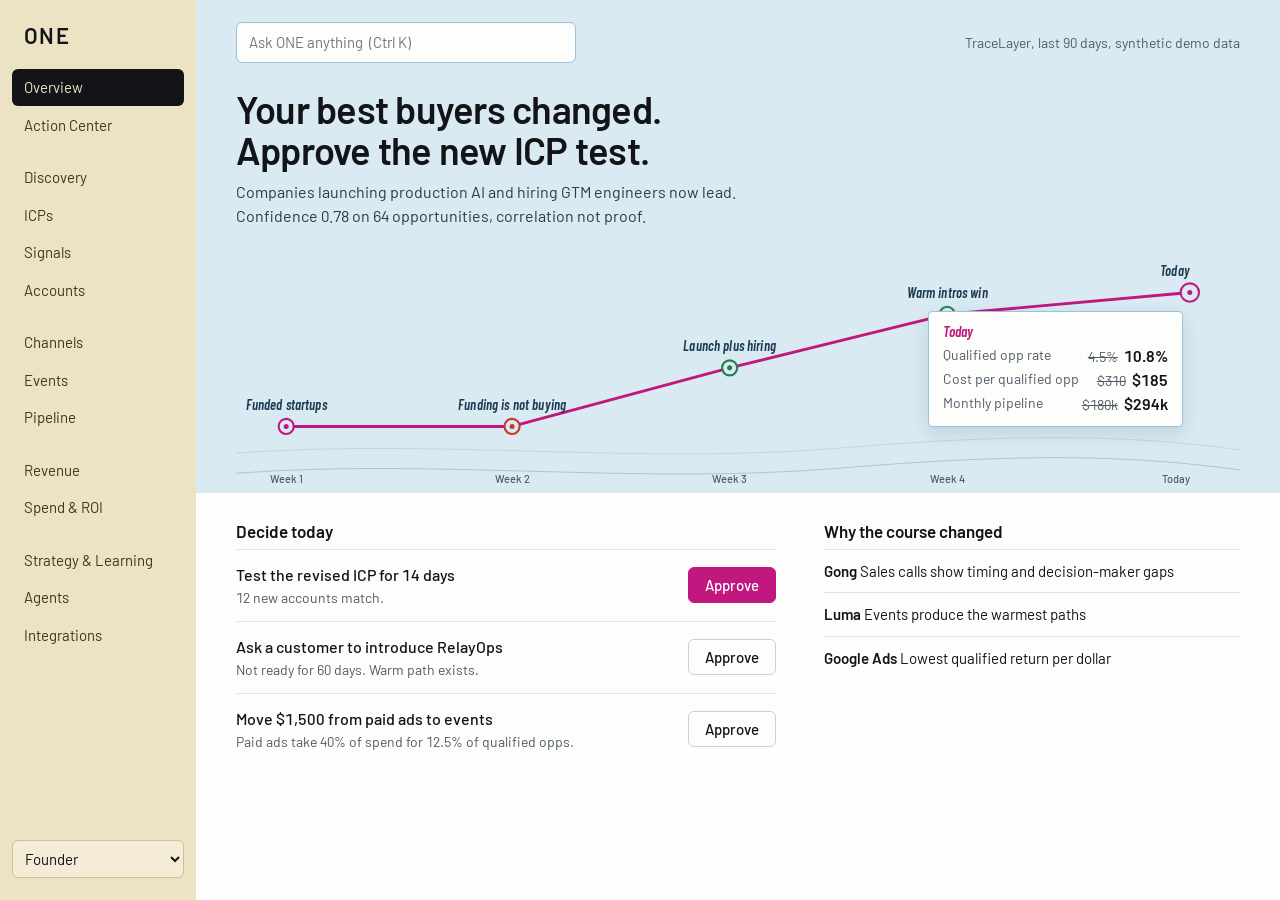
==== one/index.html @ 42125250 "one: interactive Overview in the chart world (course scrubber, readout, decisions, evidence); PRODUC" ====
<!doctype html>
<html lang="en"><head><meta charset="utf-8"><meta name="viewport" content="width=device-width,initial-scale=1">
<title>ONE</title>
<link rel="stylesheet" href="https://fonts.googleapis.com/css2?family=Barlow:wght@400;500;600&family=Barlow+Condensed:ital,wght@1,500;1,600&display=swap">
<style>
/* World: a navigator's chart. Land (buff) rail, chart-water course field, magenta plotted course, black soundings for figures, fix marks at each course change. */
:root{
  --land:#ece2c4; --land-ink:#3d3622; --paper:#fdfdfb; --water:#d9eaf3; --water-deep:#b7d5e7; --contour:#9cc2d8;
  --ink:#121417; --muted:#4f5b66; --course:#c0187f; --fix-bad:#c73a2b; --fix-good:#23804a; --rule:#dfe4e8;
  --ui:'Barlow',system-ui,sans-serif; --chart:'Barlow Condensed','Barlow',sans-serif; --ease:cubic-bezier(.23,1,.32,1);
}
*{box-sizing:border-box;margin:0}
body{min-height:100vh;font:16px/1.5 var(--ui);color:var(--ink);background:var(--paper);display:grid;grid-template-columns:196px minmax(0,1fr);font-variant-numeric:tabular-nums}
::selection{background:#f6c6e2;color:var(--ink)}
nav{background:var(--land);color:var(--land-ink);padding:22px 12px;display:flex;flex-direction:column;gap:1px;font-size:15px;position:sticky;top:0;height:100vh}
nav b{font:600 22px var(--ui);letter-spacing:.06em;color:var(--ink);padding:0 12px 20px}
nav button{all:unset;padding:7px 12px;border-radius:6px;cursor:pointer;transition:background-color 150ms var(--ease)}
nav button:hover{background:#e2d6b2}
nav button[aria-current]{background:var(--ink);color:var(--land)}
nav button:focus-visible{outline:2px solid var(--course);outline-offset:2px}
nav .gap{height:14px}
nav select{margin-top:auto;font:inherit;padding:8px;border-radius:6px;border:1px solid #cdbf98;background:#f4ecd6;color:var(--ink);cursor:pointer}
main{display:grid;grid-template-rows:auto auto 1fr;min-width:0}
.sea{background:var(--water);position:relative;padding:22px 40px 8px;overflow:hidden}
.bar{display:flex;justify-content:space-between;align-items:center;gap:16px;position:relative;z-index:1}
.bar input{width:340px;max-width:100%;font:inherit;font-size:15px;padding:8px 12px;border:1px solid var(--contour);border-radius:6px;background:var(--paper);caret-color:var(--course)}
.bar input:focus-visible{outline:2px solid var(--course);outline-offset:1px}
.bar span{font-size:14px;color:var(--muted)}
#head{position:relative;z-index:1;margin-top:26px;max-width:760px;transition:opacity 240ms var(--ease),filter 240ms var(--ease)}
#head.out,#read.out{opacity:0;filter:blur(4px)}
h1{font-size:38px;line-height:1.1;font-weight:600;letter-spacing:-.02em;text-wrap:balance}
#sub{margin-top:8px;color:#2c3a46;max-width:62ch}
.plot{position:relative;margin-top:6px}
.plot svg{display:block;width:100%;height:auto;overflow:visible}
.plot .wk{font:500 13px var(--ui);fill:var(--muted)}
.plot .nm{font:italic 600 17px var(--chart);fill:#1d3b52;letter-spacing:.01em}
#course{transition:stroke-dashoffset 800ms var(--ease)}
.fix{cursor:pointer}
.fix .hit{fill:transparent}
.fix .ring{fill:var(--water);stroke-width:2.5;transition:r 160ms var(--ease)}
.fix:hover .ring,.fix.on .ring{r:11}
.fix:focus{outline:none}
.fix:focus-visible .ring{stroke:var(--ink)}
.fix .nm{opacity:.45;transition:opacity 200ms var(--ease)}
.fix.on .nm,.fix.past .nm{opacity:1}
#read{position:absolute;background:var(--paper);border:1px solid var(--contour);border-radius:4px;padding:10px 14px;box-shadow:0 6px 18px rgba(29,59,82,.14);min-width:236px;transition:opacity 240ms var(--ease),filter 240ms var(--ease),left 500ms var(--ease),top 500ms var(--ease)}
#read div{display:flex;justify-content:space-between;gap:18px;font-size:14px;color:var(--muted)}
#read b{color:var(--ink);font-weight:600;font-size:16px}
#read s{color:var(--muted);font-weight:400;margin-right:6px;font-size:14px}
#read p{font:italic 600 15px var(--chart);color:var(--course);margin-bottom:4px}
.land{padding:26px 40px 40px;display:grid;grid-template-columns:1.3fr 1fr;gap:48px}
h2{font-size:17px;font-weight:600;margin-bottom:4px}
ul{padding:0}
li{list-style:none;display:flex;justify-content:space-between;align-items:center;gap:18px;padding:13px 0;border-top:1px solid var(--rule)}
li span{font-weight:500}
li em{display:block;font-style:normal;color:var(--muted);font-size:14px;font-weight:400}
li.done span{color:var(--muted)}
.btn{font:500 15px var(--ui);padding:8px 16px;border-radius:6px;border:1px solid #c9d1d8;background:var(--paper);color:var(--ink);cursor:pointer;white-space:nowrap;transition:transform 140ms var(--ease),background-color 150ms var(--ease)}
.btn:hover{background:#f1f4f6}
.btn:active{transform:scale(.97)}
.btn:focus-visible{outline:2px solid var(--course);outline-offset:2px}
.btn.go{background:var(--course);border-color:var(--course);color:#fff}
.btn.go:hover{background:#a5136c}
.btn.ok{background:#e4f2ea;border-color:#b5dcc4;color:var(--fix-good)}
.src li{display:block;font-size:15px;padding:10px 0}
.src li b{font-weight:600}
#toast{position:fixed;bottom:24px;left:50%;transform:translate(-50%,16px);opacity:0;background:var(--ink);color:#fff;padding:10px 16px;border-radius:8px;font-size:15px;display:flex;gap:16px;transition:opacity 220ms var(--ease),transform 220ms var(--ease);pointer-events:none}
#toast.show{opacity:1;transform:translate(-50%,0);pointer-events:auto}
#toast button{all:unset;color:#f6a6d4;cursor:pointer;font-weight:600}
@media (max-width:900px){body{grid-template-columns:1fr}nav{display:none}.sea{padding:18px 16px 8px}.land{grid-template-columns:1fr;padding:22px 16px 40px;gap:28px}h1{font-size:28px}#read{position:static;margin:8px 0 12px}}
@media (prefers-reduced-motion:reduce){*{transition:none!important}}
</style></head><body>
<nav aria-label="Workspaces">
  <b>ONE</b>
  <button aria-current="page">Overview</button><button>Action Center</button>
  <div class="gap"></div><button>Discovery</button><button>ICPs</button><button>Signals</button><button>Accounts</button>
  <div class="gap"></div><button>Channels</button><button>Events</button><button>Pipeline</button>
  <div class="gap"></div><button>Revenue</button><button>Spend &amp; ROI</button>
  <div class="gap"></div><button>Strategy &amp; Learning</button><button>Agents</button><button>Integrations</button>
  <select aria-label="Viewing as"><option>Founder</option><option>Head of GTM</option><option>SDR</option><option>Product</option></select>
</nav>
<main>
  <section class="sea" aria-label="Strategy course">
    <div class="bar"><input placeholder="Ask ONE anything  (Ctrl K)" aria-label="Ask ONE"><span>TraceLayer, last 90 days, synthetic demo data</span></div>
    <header id="head"><h1 id="title"></h1><p id="sub"></p></header>
    <div class="plot">
      <svg id="svg" viewBox="0 0 1200 300" role="group" aria-label="Course changes over 90 days. Use arrow keys or click a fix."></svg>
      <div id="read" aria-live="polite"></div>
    </div>
  </section>
  <section class="land">
    <div><h2 id="doh">Decide today</h2><ul id="list"></ul></div>
    <div class="src"><h2>Why the course changed</h2><ul id="why"></ul></div>
  </section>
</main>
<div id="toast" role="status"><span id="tmsg"></span><button id="undo">Undo</button></div>
<script>
const W=[
 {x:60,y:230,wk:'Week 1',nm:'Funded startups',kind:'start',
  title:'Start with recently funded AI startups.',sub:'Funded startups reply fastest, so discovery leans on funding signals.',
  r:[['Qualified opp rate',null,'4.5%'],['Cost per qualified opp',null,'$310'],['Monthly pipeline',null,'$180k']],
  todo:[['Contact 40 funded startups','Funding announced in the last 30 days.']],
  why:[['HubSpot','14% reply rate from funded startups']]},
 {x:330,y:230,wk:'Week 2',nm:'Funding is not buying',kind:'bad',
  title:'Replies went up. Qualified deals did not.',sub:'Calls show the wrong timing and the wrong contact. Funding predicts replies, not purchases.',
  r:[['Qualified opp rate','4.5%','4.1%'],['Cost per qualified opp','$310','$334'],['Monthly pipeline','$180k','$172k']],
  todo:[['Cut funding-only priority','Funding correlates with replies, not qualified deals.'],['Find the real decision makers','Heads of Data sign at this size, not founders.']],
  why:[['Gong','38 calls mention timing or no budget owner'],['HubSpot','Replies up 31%, qualified opps down 9%']]},
 {x:590,y:160,wk:'Week 3',nm:'Launch plus hiring',kind:'good',
  title:'Launching AI while hiring GTM engineers converts 2.4 times better.',sub:'Two weak signals together beat one strong one. Discovery now looks for both.',
  r:[['Qualified opp rate','4.5%','7.2%'],['Cost per qualified opp','$310','$248'],['Monthly pipeline','$180k','$231k']],
  todo:[['Add the combined signal to discovery','A product launch and GTM hiring in the same month.']],
  why:[['Signals','64 opportunities compared across both segments'],['LinkedIn Jobs','GTM engineer roles at 41 matched accounts']]},
 {x:850,y:96,wk:'Week 4',nm:'Warm intros win',kind:'good',
  title:'Warm intros beat cold email for this segment.',sub:'One founders dinner opened 5 introduction paths. Intros book meetings at three times the cold rate.',
  r:[['Qualified opp rate','4.5%','9.6%'],['Cost per qualified opp','$310','$201'],['Monthly pipeline','$180k','$268k']],
  todo:[['Ask 5 dinner guests for introductions','AI Infrastructure Founders Dinner, 64 attendees.']],
  why:[['Luma','64 attendees, 21 already in the CRM'],['Gmail','19 intros this month, 6 before']]},
 {x:1140,y:70,wk:'Today',nm:'Today',kind:'now',
  title:'Your best buyers changed. Approve the new ICP test.',sub:'Companies launching production AI and hiring GTM engineers now lead. Confidence 0.78 on 64 opportunities, correlation not proof.',
  r:[['Qualified opp rate','4.5%','10.8%'],['Cost per qualified opp','$310','$185'],['Monthly pipeline','$180k','$294k']],
  todo:[['Test the revised ICP for 14 days','12 new accounts match.'],['Ask a customer to introduce RelayOps','Not ready for 60 days. Warm path exists.'],['Move $1,500 from paid ads to events','Paid ads take 40% of spend for 12.5% of qualified opps.']],
  why:[['Gong','Sales calls show timing and decision-maker gaps'],['Luma','Events produce the warmest paths'],['Google Ads','Lowest qualified return per dollar']]}
];
const NS='http://www.w3.org/2000/svg',svg=document.getElementById('svg');
const mk=(t,a,p)=>{const e=document.createElementNS(NS,t);for(const k in a)e.setAttribute(k,a[k]);(p||svg).appendChild(e);return e};
// depth contours: the chart's own texture, quiet
[[262,'#b7d5e7'],[286,'#9cc2d8']].forEach(([y,c])=>mk('path',{d:`M0 ${y} C 240 ${y-18}, 480 ${y+14}, 720 ${y-6} S 1080 ${y-20}, 1200 ${y-4}`,fill:'none',stroke:c,'stroke-width':1}));
W.forEach(p=>{const t=mk('text',{x:p.x,y:298,'text-anchor':p.kind==='now'?'end':'middle',class:'wk'});t.textContent=p.wk});
const course=mk('polyline',{id:'course',points:W.map(p=>p.x+','+p.y).join(' '),fill:'none',stroke:'#c0187f','stroke-width':3.5,'stroke-linejoin':'round','stroke-linecap':'round'});
const L=course.getTotalLength();course.style.strokeDasharray=L;course.style.strokeDashoffset=L;
const col={start:'#c0187f',bad:'#c73a2b',good:'#23804a',now:'#c0187f'};
const fixes=W.map((p,i)=>{
  const g=mk('g',{class:'fix',tabindex:0,role:'button','aria-label':p.wk+', '+p.nm});
  mk('circle',{class:'hit',cx:p.x,cy:p.y,r:26},g);
  mk('circle',{class:'ring',cx:p.x,cy:p.y,r:9,stroke:col[p.kind]},g);
  mk('circle',{cx:p.x,cy:p.y,r:3,fill:col[p.kind]},g);
  const n=mk('text',{x:p.x,y:p.y-20,'text-anchor':p.kind==='now'?'end':'middle',class:'nm'},g);n.textContent=p.nm;
  g.onclick=()=>go(i);g.onkeydown=e=>{if(e.key==='Enter'||e.key===' '){e.preventDefault();go(i)}};
  return g});
const seg=i=>{let l=0;for(let k=1;k<=i;k++)l+=Math.hypot(W[k].x-W[k-1].x,W[k].y-W[k-1].y);return l};
let cur=-1;const done={};const $=id=>document.getElementById(id);
function render(i){
  const p=W[i];
  $('title').textContent=p.title;$('sub').textContent=p.sub;
  $('read').innerHTML='<p>'+p.wk+'</p>'+p.r.map(([l,b,a])=>'<div>'+l+'<b>'+(b?'<s>'+b+'</s>':'')+a+'</b></div>').join('');
  const rd=$('read'),left=p.x/1200*100,top=p.y/300*100;
  if(innerWidth>900){rd.style.left=(p.x>800?`calc(${left}% - 262px)`:`calc(${left}% + 22px)`);rd.style.top=(p.y>180?`calc(${top}% - 150px)`:`calc(${top}% + 18px)`)}
  $('doh').textContent=p.kind==='now'?'Decide today':'What ONE recommended in '+p.wk;
  $('list').innerHTML=p.todo.map(([a,b],k)=>{const id=i+'-'+k,d=done[id];return `<li class="${d?'done':''}"><span>${a}<em>${b}</em></span><button class="btn ${d?'ok':(k===0?'go':'')}" data-id="${id}">${d?'Approved':'Approve'}</button></li>`}).join('');
  $('why').innerHTML=p.why.map(([s,t])=>`<li><b>${s}</b> ${t}</li>`).join('');
}
function go(i,instant){
  if(i===cur)return;cur=i;
  course.style.strokeDashoffset=L-seg(i);
  fixes.forEach((g,k)=>{g.classList.toggle('on',k===i);g.classList.toggle('past',k<i)});
  if(instant){render(i);return}
  $('head').classList.add('out');$('read').classList.add('out');
  setTimeout(()=>{render(i);$('head').classList.remove('out');$('read').classList.remove('out')},180);
}
let last=null;const toast=$('toast');
$('list').onclick=e=>{const b=e.target.closest('button');if(!b)return;const id=b.dataset.id;done[id]=!done[id];last=id;render(cur);
  $('tmsg').textContent=done[id]?'Approved. Nothing is sent until the owner confirms.':'Approval removed.';
  toast.classList.add('show');clearTimeout(toast.t);toast.t=setTimeout(()=>toast.classList.remove('show'),3200)};
$('undo').onclick=()=>{if(last){done[last]=!done[last];render(cur)}toast.classList.remove('show')};
addEventListener('keydown',e=>{if(e.target.tagName==='INPUT')return;if(e.key==='ArrowLeft'&&cur>0)go(cur-1);if(e.key==='ArrowRight'&&cur<W.length-1)go(cur+1)});
go(W.length-1,true);
</script>
</body></html>
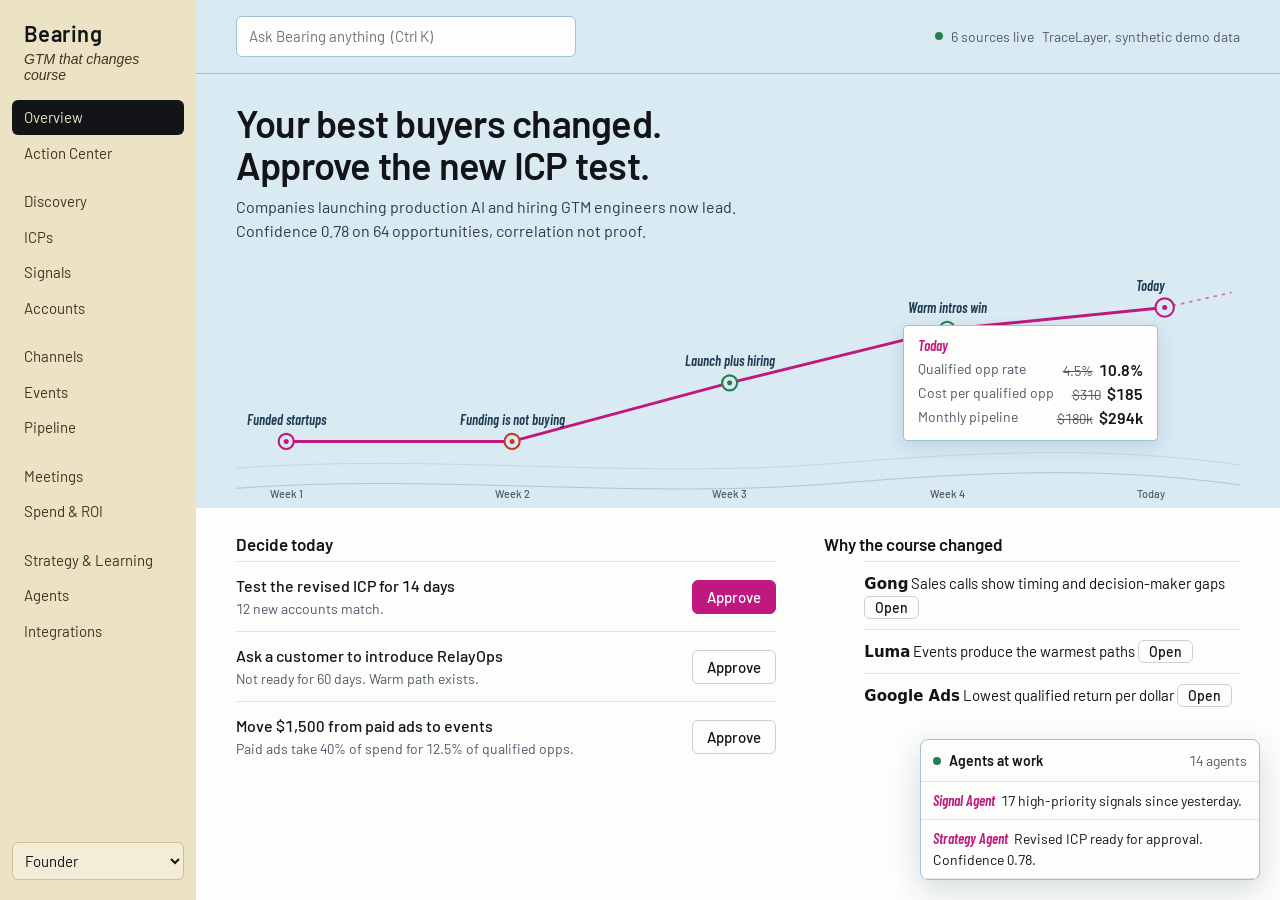
==== commit 3547aa92: "bearing: app shell with 14 working workspaces, live agent log and source sync, competitor moves, cha" ====
--- a/one/index.html
+++ b/one/index.html
@@ -1,169 +1,200 @@
 <!doctype html>
 <html lang="en"><head><meta charset="utf-8"><meta name="viewport" content="width=device-width,initial-scale=1">
-<title>ONE</title>
+<title>Bearing</title>
 <link rel="stylesheet" href="https://fonts.googleapis.com/css2?family=Barlow:wght@400;500;600&family=Barlow+Condensed:ital,wght@1,500;1,600&display=swap">
 <style>
-/* World: a navigator's chart. Land (buff) rail, chart-water course field, magenta plotted course, black soundings for figures, fix marks at each course change. */
+/* World: a navigator's chart. Land (buff) rail, chart-water fields, magenta plotted course, black soundings for figures, fix marks at each course change. */
 :root{
   --land:#ece2c4; --land-ink:#3d3622; --paper:#fdfdfb; --water:#d9eaf3; --water-deep:#b7d5e7; --contour:#9cc2d8;
-  --ink:#121417; --muted:#4f5b66; --course:#c0187f; --fix-bad:#c73a2b; --fix-good:#23804a; --rule:#dfe4e8;
+  --ink:#121417; --muted:#4f5b66; --course:#c0187f; --fix-good:#23804a; --fix-bad:#c73a2b; --warn:#a86a00; --rule:#dfe4e8;
   --ui:'Barlow',system-ui,sans-serif; --chart:'Barlow Condensed','Barlow',sans-serif; --ease:cubic-bezier(.23,1,.32,1);
 }
 *{box-sizing:border-box;margin:0}
 body{min-height:100vh;font:16px/1.5 var(--ui);color:var(--ink);background:var(--paper);display:grid;grid-template-columns:196px minmax(0,1fr);font-variant-numeric:tabular-nums}
 ::selection{background:#f6c6e2;color:var(--ink)}
-nav{background:var(--land);color:var(--land-ink);padding:22px 12px;display:flex;flex-direction:column;gap:1px;font-size:15px;position:sticky;top:0;height:100vh}
-nav b{font:600 22px var(--ui);letter-spacing:.06em;color:var(--ink);padding:0 12px 20px}
-nav button{all:unset;padding:7px 12px;border-radius:6px;cursor:pointer;transition:background-color 150ms var(--ease)}
+html{scrollbar-color:#c3ccd5 transparent}
+nav{background:var(--land);color:var(--land-ink);padding:20px 12px;display:flex;flex-direction:column;gap:1px;font-size:15px;position:sticky;top:0;height:100vh;overflow:auto}
+nav .brand{font:600 22px var(--ui);color:var(--ink);padding:0 12px 4px;letter-spacing:.02em}
+nav .brand + small{font:italic 500 14px var(--chart);color:var(--land-ink);padding:0 12px 16px}
+nav button{all:unset;padding:6px 12px;border-radius:6px;cursor:pointer;transition:background-color 150ms var(--ease)}
 nav button:hover{background:#e2d6b2}
 nav button[aria-current]{background:var(--ink);color:var(--land)}
 nav button:focus-visible{outline:2px solid var(--course);outline-offset:2px}
-nav .gap{height:14px}
+nav .gap{height:12px}
 nav select{margin-top:auto;font:inherit;padding:8px;border-radius:6px;border:1px solid #cdbf98;background:#f4ecd6;color:var(--ink);cursor:pointer}
-main{display:grid;grid-template-rows:auto auto 1fr;min-width:0}
-.sea{background:var(--water);position:relative;padding:22px 40px 8px;overflow:hidden}
-.bar{display:flex;justify-content:space-between;align-items:center;gap:16px;position:relative;z-index:1}
+main{min-width:0;position:relative}
+.bar{display:flex;justify-content:space-between;align-items:center;gap:16px;padding:16px 40px;background:var(--water);border-bottom:1px solid var(--contour)}
 .bar input{width:340px;max-width:100%;font:inherit;font-size:15px;padding:8px 12px;border:1px solid var(--contour);border-radius:6px;background:var(--paper);caret-color:var(--course)}
-.bar input:focus-visible{outline:2px solid var(--course);outline-offset:1px}
-.bar span{font-size:14px;color:var(--muted)}
-#head{position:relative;z-index:1;margin-top:26px;max-width:760px;transition:opacity 240ms var(--ease),filter 240ms var(--ease)}
+.bar input:focus-visible,.btn:focus-visible,select:focus-visible{outline:2px solid var(--course);outline-offset:2px}
+.sync{font-size:14px;color:var(--muted);display:flex;align-items:center;gap:8px}
+.live{width:8px;height:8px;border-radius:50%;background:var(--fix-good);box-shadow:0 0 0 0 rgba(35,128,74,.5);animation:ping 2s infinite}
+@keyframes ping{70%{box-shadow:0 0 0 8px rgba(35,128,74,0)}100%{box-shadow:0 0 0 0 rgba(35,128,74,0)}}
+#view{transition:opacity 200ms var(--ease),transform 200ms var(--ease)}
+#view.out{opacity:0;transform:translateY(6px)}
+.page{padding:28px 40px 120px;max-width:1200px}
+.page h1,h1{font-size:34px;line-height:1.12;font-weight:600;letter-spacing:-.02em;text-wrap:balance}
+.lede{color:var(--muted);margin:8px 0 24px;max-width:66ch}
+.grid2{display:grid;grid-template-columns:1.3fr 1fr;gap:44px}
+h2{font-size:17px;font-weight:600;margin-bottom:4px}
+.muted{color:var(--muted)}
+.tbl{width:100%;border-collapse:collapse;font-size:15px}
+.tbl th{text-align:left;font-weight:500;color:var(--muted);padding:9px 10px;border-bottom:1px solid var(--rule);cursor:pointer;user-select:none}
+.tbl td{padding:11px 10px;border-bottom:1px solid var(--rule);vertical-align:top}
+.tbl tr{transition:background-color 400ms var(--ease)}
+.tbl tbody tr:hover{background:#f6f9fb}
+.btn{font:500 15px var(--ui);padding:7px 14px;border-radius:6px;border:1px solid #c9d1d8;background:var(--paper);color:var(--ink);cursor:pointer;white-space:nowrap;transition:transform 140ms var(--ease),background-color 150ms var(--ease)}
+.btn:hover{background:#f1f4f6}
+.btn:active{transform:scale(.97)}
+.btn.go{background:var(--course);border-color:var(--course);color:#fff}
+.btn.go:hover{background:#a5136c}
+.btn.ok{background:#e4f2ea;border-color:#b5dcc4;color:var(--fix-good)}
+.tag{display:inline-block;font-size:13px;font-weight:500;padding:1px 8px;border-radius:4px;border:1px solid currentColor}
+.tag.good{color:var(--fix-good)} .tag.bad{color:var(--fix-bad)} .tag.warn{color:var(--warn)} .tag.info{color:#1d5f8a}
+.fixmark{display:inline-block;width:14px;height:14px;border-radius:50%;border:2px solid var(--course);position:relative;vertical-align:-2px}
+.fixmark::after{content:"";position:absolute;inset:3px;border-radius:50%;background:var(--course)}
+.fixmark.good{border-color:var(--fix-good)}.fixmark.good::after{background:var(--fix-good)}
+.fixmark.bad{border-color:var(--fix-bad)}.fixmark.bad::after{background:var(--fix-bad)}
+.new{background:#fbe3f1 !important}
+/* overview */
+.sea{background:var(--water);position:relative;padding:8px 40px 8px;overflow:hidden}
+#head{margin-top:20px;max-width:780px;transition:opacity 240ms var(--ease),filter 240ms var(--ease)}
 #head.out,#read.out{opacity:0;filter:blur(4px)}
-h1{font-size:38px;line-height:1.1;font-weight:600;letter-spacing:-.02em;text-wrap:balance}
+.ov h1{font-size:38px}
 #sub{margin-top:8px;color:#2c3a46;max-width:62ch}
 .plot{position:relative;margin-top:6px}
 .plot svg{display:block;width:100%;height:auto;overflow:visible}
 .plot .wk{font:500 13px var(--ui);fill:var(--muted)}
-.plot .nm{font:italic 600 17px var(--chart);fill:#1d3b52;letter-spacing:.01em}
+.plot .nm{font:italic 600 17px var(--chart);fill:#1d3b52}
 #course{transition:stroke-dashoffset 800ms var(--ease)}
-.fix{cursor:pointer}
-.fix .hit{fill:transparent}
+.fix{cursor:pointer}.fix .hit{fill:transparent}
 .fix .ring{fill:var(--water);stroke-width:2.5;transition:r 160ms var(--ease)}
 .fix:hover .ring,.fix.on .ring{r:11}
-.fix:focus{outline:none}
-.fix:focus-visible .ring{stroke:var(--ink)}
+.fix:focus{outline:none}.fix:focus-visible .ring{stroke:var(--ink)}
 .fix .nm{opacity:.45;transition:opacity 200ms var(--ease)}
 .fix.on .nm,.fix.past .nm{opacity:1}
+.ghost{stroke:var(--course);stroke-width:2;stroke-dasharray:4 6;fill:none;opacity:.6}
 #read{position:absolute;background:var(--paper);border:1px solid var(--contour);border-radius:4px;padding:10px 14px;box-shadow:0 6px 18px rgba(29,59,82,.14);min-width:236px;transition:opacity 240ms var(--ease),filter 240ms var(--ease),left 500ms var(--ease),top 500ms var(--ease)}
 #read div{display:flex;justify-content:space-between;gap:18px;font-size:14px;color:var(--muted)}
 #read b{color:var(--ink);font-weight:600;font-size:16px}
 #read s{color:var(--muted);font-weight:400;margin-right:6px;font-size:14px}
 #read p{font:italic 600 15px var(--chart);color:var(--course);margin-bottom:4px}
-.land{padding:26px 40px 40px;display:grid;grid-template-columns:1.3fr 1fr;gap:48px}
-h2{font-size:17px;font-weight:600;margin-bottom:4px}
-ul{padding:0}
-li{list-style:none;display:flex;justify-content:space-between;align-items:center;gap:18px;padding:13px 0;border-top:1px solid var(--rule)}
-li span{font-weight:500}
-li em{display:block;font-style:normal;color:var(--muted);font-size:14px;font-weight:400}
-li.done span{color:var(--muted)}
-.btn{font:500 15px var(--ui);padding:8px 16px;border-radius:6px;border:1px solid #c9d1d8;background:var(--paper);color:var(--ink);cursor:pointer;white-space:nowrap;transition:transform 140ms var(--ease),background-color 150ms var(--ease)}
-.btn:hover{background:#f1f4f6}
-.btn:active{transform:scale(.97)}
-.btn:focus-visible{outline:2px solid var(--course);outline-offset:2px}
-.btn.go{background:var(--course);border-color:var(--course);color:#fff}
-.btn.go:hover{background:#a5136c}
-.btn.ok{background:#e4f2ea;border-color:#b5dcc4;color:var(--fix-good)}
-.src li{display:block;font-size:15px;padding:10px 0}
-.src li b{font-weight:600}
-#toast{position:fixed;bottom:24px;left:50%;transform:translate(-50%,16px);opacity:0;background:var(--ink);color:#fff;padding:10px 16px;border-radius:8px;font-size:15px;display:flex;gap:16px;transition:opacity 220ms var(--ease),transform 220ms var(--ease);pointer-events:none}
+.land{padding:24px 40px 120px;display:grid;grid-template-columns:1.3fr 1fr;gap:48px}
+ul.rows{padding:0}
+ul.rows li{list-style:none;display:flex;justify-content:space-between;align-items:center;gap:18px;padding:12px 0;border-top:1px solid var(--rule)}
+ul.rows li span{font-weight:500}
+ul.rows li em{display:block;font-style:normal;color:var(--muted);font-size:14px;font-weight:400}
+ul.rows li.done span{color:var(--muted)}
+ul.src li{list-style:none;font-size:15px;padding:10px 0;border-top:1px solid var(--rule)}
+/* live log */
+#log{position:fixed;right:20px;bottom:20px;width:340px;background:var(--paper);border:1px solid var(--contour);border-radius:8px;box-shadow:0 10px 30px rgba(29,59,82,.18);font-size:14px;z-index:5;transition:transform 260ms var(--ease)}
+#log header{display:flex;align-items:center;gap:8px;padding:10px 12px;border-bottom:1px solid var(--rule);cursor:pointer;font-weight:600}
+#log header span:last-child{margin-left:auto;color:var(--muted);font-weight:400}
+#log ol{list-style:none;padding:0;max-height:220px;overflow:auto}
+#log li{padding:8px 12px;border-bottom:1px solid var(--rule);animation:in 360ms var(--ease)}
+#log li b{font:italic 600 15px var(--chart);margin-right:6px}
+#log li.find b{color:var(--course)} #log li.warn b{color:var(--warn)} #log li.done b{color:var(--fix-good)}
+#log.min ol{display:none}
+@keyframes in{from{opacity:0;transform:translateY(-6px);filter:blur(3px)}}
+#toast{position:fixed;bottom:24px;left:50%;transform:translate(-50%,16px);opacity:0;background:var(--ink);color:#fff;padding:10px 16px;border-radius:8px;font-size:15px;display:flex;gap:16px;transition:opacity 220ms var(--ease),transform 220ms var(--ease);pointer-events:none;z-index:6}
 #toast.show{opacity:1;transform:translate(-50%,0);pointer-events:auto}
 #toast button{all:unset;color:#f6a6d4;cursor:pointer;font-weight:600}
-@media (max-width:900px){body{grid-template-columns:1fr}nav{display:none}.sea{padding:18px 16px 8px}.land{grid-template-columns:1fr;padding:22px 16px 40px;gap:28px}h1{font-size:28px}#read{position:static;margin:8px 0 12px}}
-@media (prefers-reduced-motion:reduce){*{transition:none!important}}
+@media (max-width:900px){body{grid-template-columns:1fr}nav{position:static;height:auto;flex-direction:row;flex-wrap:wrap;gap:4px}nav .gap,nav select,nav small{display:none}.bar,.page,.sea,.land{padding-left:16px;padding-right:16px}.grid2,.land{grid-template-columns:1fr}#read{position:static;margin:8px 0}#log{left:16px;right:16px;width:auto}.ov h1{font-size:28px}}
+@media (prefers-reduced-motion:reduce){*{transition:none!important;animation:none!important}}
 </style></head><body>
 <nav aria-label="Workspaces">
-  <b>ONE</b>
-  <button aria-current="page">Overview</button><button>Action Center</button>
-  <div class="gap"></div><button>Discovery</button><button>ICPs</button><button>Signals</button><button>Accounts</button>
-  <div class="gap"></div><button>Channels</button><button>Events</button><button>Pipeline</button>
-  <div class="gap"></div><button>Revenue</button><button>Spend &amp; ROI</button>
-  <div class="gap"></div><button>Strategy &amp; Learning</button><button>Agents</button><button>Integrations</button>
-  <select aria-label="Viewing as"><option>Founder</option><option>Head of GTM</option><option>SDR</option><option>Product</option></select>
+  <div class="brand">Bearing</div><small>GTM that changes course</small>
+  <button data-v="overview">Overview</button><button data-v="actions">Action Center</button>
+  <div class="gap"></div><button data-v="discovery">Discovery</button><button data-v="icps">ICPs</button><button data-v="signals">Signals</button><button data-v="accounts">Accounts</button>
+  <div class="gap"></div><button data-v="channels">Channels</button><button data-v="events">Events</button><button data-v="pipeline">Pipeline</button>
+  <div class="gap"></div><button data-v="revenue">Meetings</button><button data-v="spend">Spend &amp; ROI</button>
+  <div class="gap"></div><button data-v="strategy">Strategy &amp; Learning</button><button data-v="agents">Agents</button><button data-v="integrations">Integrations</button>
+  <select id="role" aria-label="Viewing as"><option>Founder</option><option>Head of GTM</option><option>SDR</option><option>Product</option></select>
 </nav>
 <main>
-  <section class="sea" aria-label="Strategy course">
-    <div class="bar"><input placeholder="Ask ONE anything  (Ctrl K)" aria-label="Ask ONE"><span>TraceLayer, last 90 days, synthetic demo data</span></div>
-    <header id="head"><h1 id="title"></h1><p id="sub"></p></header>
-    <div class="plot">
-      <svg id="svg" viewBox="0 0 1200 300" role="group" aria-label="Course changes over 90 days. Use arrow keys or click a fix."></svg>
-      <div id="read" aria-live="polite"></div>
-    </div>
-  </section>
-  <section class="land">
-    <div><h2 id="doh">Decide today</h2><ul id="list"></ul></div>
-    <div class="src"><h2>Why the course changed</h2><ul id="why"></ul></div>
-  </section>
+  <div class="bar"><input id="ask" placeholder="Ask Bearing anything  (Ctrl K)" aria-label="Ask Bearing"><span class="sync"><i class="live" aria-hidden="true"></i><span id="sync">6 sources live</span><span>TraceLayer, synthetic demo data</span></span></div>
+  <div id="view"></div>
 </main>
+<aside id="log" aria-label="Agent activity"><header><i class="live" aria-hidden="true"></i><span>Agents at work</span><span id="logn">14 agents</span></header><ol id="logl" aria-live="polite"></ol></aside>
 <div id="toast" role="status"><span id="tmsg"></span><button id="undo">Undo</button></div>
 <script>
+const ONE={views:{},view(id,v){this.views[id]=v}};window.ONE=ONE;
+const $=id=>document.getElementById(id);
+let timers=[],undoFn=null;
+const ctx={
+  toast(msg,undo){$('tmsg').textContent=msg;undoFn=undo||null;$('undo').hidden=!undo;const t=$('toast');t.classList.add('show');clearTimeout(t.t);t.t=setTimeout(()=>t.classList.remove('show'),3400)},
+  feed(agent,text,kind){const li=document.createElement('li');li.className=kind||'find';li.innerHTML='<b>'+agent+'</b>'+text;$('logl').prepend(li);while($('logl').children.length>30)$('logl').lastChild.remove()},
+  go(id){location.hash=id},
+  every(ms,fn){timers.push(setInterval(fn,ms))}
+};
+$('undo').onclick=()=>{if(undoFn)undoFn();$('toast').classList.remove('show')};
+$('log').querySelector('header').onclick=()=>$('log').classList.toggle('min');
+function route(){
+  const id=(location.hash.slice(1)||'overview');const v=ONE.views[id]||ONE.views.overview;
+  timers.forEach(clearInterval);timers=[];
+  document.querySelectorAll('nav button').forEach(b=>b.toggleAttribute('aria-current',b.dataset.v===(ONE.views[id]?id:'overview')));
+  const el=$('view');el.classList.add('out');
+  setTimeout(()=>{el.innerHTML='';const box=document.createElement('div');el.appendChild(box);v.render(box,ctx);el.classList.remove('out');document.title='Bearing, '+v.title;scrollTo(0,0)},150);
+}
+document.querySelectorAll('nav button').forEach(b=>b.onclick=()=>ctx.go(b.dataset.v));
+addEventListener('hashchange',route);
+addEventListener('keydown',e=>{if((e.ctrlKey||e.metaKey)&&e.key.toLowerCase()==='k'){e.preventDefault();$('ask').focus()}});
+$('ask').onkeydown=e=>{if(e.key==='Enter'&&e.target.value.trim()){const q=e.target.value.toLowerCase();e.target.value='';
+  const map=[['icp','icps'],['linkedin','channels'],['channel','channels'],['event','events'],['product','revenue'],['compet','signals'],['account','accounts'],['learn','strategy'],['agent','agents']];
+  const hit=map.find(([k])=>q.includes(k));ctx.feed('Strategy Agent','Answered "'+q+'" with evidence from the '+(hit?hit[1]:'overview')+' workspace.','done');ctx.go(hit?hit[1]:'overview')}};
+// global liveness: background agents keep working on every page
+const BG=[['Signal Agent','RelayOps posted a second GTM engineer role.','find'],['Enrichment Agent','Merged 3 duplicate contacts from Luma and HubSpot.','done'],['Competitor Agent','Arize changed its pricing page toward enterprise.','warn'],['Revenue Agent','Call with Vellum Labs: Salesforce sync came up again.','warn'],['Discovery Agent','Found 2 accounts launching production agents this week.','find'],['Relationship Agent','New warm path to Kepler Ops via a dinner guest.','find'],['Evaluation Agent','Revised ICP test: day 6, qualified rate holding at 11.2%.','done'],['Market Agent','Search interest in agent evals up 18% month over month.','find'],['Event Agent','GTA 6 launched last week: drafted a gifting play for 12 tier A accounts.','find'],['Event Agent','Thanksgiving lunch: 9 local ICP founders likely free on Thursday.','find']];
+let bi=0;setInterval(()=>{const [a,t,k]=BG[bi++%BG.length];ctx.feed(a,t,k)},4200);
+const SY=['6 sources live','Syncing HubSpot','Syncing Gong','Syncing Luma','6 sources live'];let si=0;setInterval(()=>{$('sync').textContent=SY[si++%SY.length]},2600);
+ctx.feed('Strategy Agent','Revised ICP ready for approval. Confidence 0.78.','find');ctx.feed('Signal Agent','17 high-priority signals since yesterday.','find');
+// overview view
 const W=[
- {x:60,y:230,wk:'Week 1',nm:'Funded startups',kind:'start',
-  title:'Start with recently funded AI startups.',sub:'Funded startups reply fastest, so discovery leans on funding signals.',
-  r:[['Qualified opp rate',null,'4.5%'],['Cost per qualified opp',null,'$310'],['Monthly pipeline',null,'$180k']],
-  todo:[['Contact 40 funded startups','Funding announced in the last 30 days.']],
-  why:[['HubSpot','14% reply rate from funded startups']]},
- {x:330,y:230,wk:'Week 2',nm:'Funding is not buying',kind:'bad',
-  title:'Replies went up. Qualified deals did not.',sub:'Calls show the wrong timing and the wrong contact. Funding predicts replies, not purchases.',
-  r:[['Qualified opp rate','4.5%','4.1%'],['Cost per qualified opp','$310','$334'],['Monthly pipeline','$180k','$172k']],
-  todo:[['Cut funding-only priority','Funding correlates with replies, not qualified deals.'],['Find the real decision makers','Heads of Data sign at this size, not founders.']],
-  why:[['Gong','38 calls mention timing or no budget owner'],['HubSpot','Replies up 31%, qualified opps down 9%']]},
- {x:590,y:160,wk:'Week 3',nm:'Launch plus hiring',kind:'good',
-  title:'Launching AI while hiring GTM engineers converts 2.4 times better.',sub:'Two weak signals together beat one strong one. Discovery now looks for both.',
-  r:[['Qualified opp rate','4.5%','7.2%'],['Cost per qualified opp','$310','$248'],['Monthly pipeline','$180k','$231k']],
-  todo:[['Add the combined signal to discovery','A product launch and GTM hiring in the same month.']],
-  why:[['Signals','64 opportunities compared across both segments'],['LinkedIn Jobs','GTM engineer roles at 41 matched accounts']]},
- {x:850,y:96,wk:'Week 4',nm:'Warm intros win',kind:'good',
-  title:'Warm intros beat cold email for this segment.',sub:'One founders dinner opened 5 introduction paths. Intros book meetings at three times the cold rate.',
-  r:[['Qualified opp rate','4.5%','9.6%'],['Cost per qualified opp','$310','$201'],['Monthly pipeline','$180k','$268k']],
-  todo:[['Ask 5 dinner guests for introductions','AI Infrastructure Founders Dinner, 64 attendees.']],
-  why:[['Luma','64 attendees, 21 already in the CRM'],['Gmail','19 intros this month, 6 before']]},
- {x:1140,y:70,wk:'Today',nm:'Today',kind:'now',
-  title:'Your best buyers changed. Approve the new ICP test.',sub:'Companies launching production AI and hiring GTM engineers now lead. Confidence 0.78 on 64 opportunities, correlation not proof.',
-  r:[['Qualified opp rate','4.5%','10.8%'],['Cost per qualified opp','$310','$185'],['Monthly pipeline','$180k','$294k']],
-  todo:[['Test the revised ICP for 14 days','12 new accounts match.'],['Ask a customer to introduce RelayOps','Not ready for 60 days. Warm path exists.'],['Move $1,500 from paid ads to events','Paid ads take 40% of spend for 12.5% of qualified opps.']],
-  why:[['Gong','Sales calls show timing and decision-maker gaps'],['Luma','Events produce the warmest paths'],['Google Ads','Lowest qualified return per dollar']]}
+ {x:60,y:230,wk:'Week 1',nm:'Funded startups',kind:'start',title:'Start with recently funded AI startups.',sub:'Funded startups reply fastest, so discovery leans on funding signals.',r:[['Qualified opp rate',null,'4.5%'],['Cost per qualified opp',null,'$310'],['Monthly pipeline',null,'$180k']],todo:[['Contact 40 funded startups','Funding announced in the last 30 days.']],why:[['HubSpot','14% reply rate from funded startups']]},
+ {x:330,y:230,wk:'Week 2',nm:'Funding is not buying',kind:'bad',title:'Replies went up. Qualified deals did not.',sub:'Calls show the wrong timing and the wrong contact. Funding predicts replies, not purchases.',r:[['Qualified opp rate','4.5%','4.1%'],['Cost per qualified opp','$310','$334'],['Monthly pipeline','$180k','$172k']],todo:[['Cut funding-only priority','Funding correlates with replies, not qualified deals.'],['Find the real decision makers','Heads of Data sign at this size, not founders.']],why:[['Gong','38 calls mention timing or no budget owner'],['HubSpot','Replies up 31%, qualified opps down 9%']]},
+ {x:590,y:160,wk:'Week 3',nm:'Launch plus hiring',kind:'good',title:'Launching AI while hiring GTM engineers converts 2.4 times better.',sub:'Two weak signals together beat one strong one. Discovery now looks for both.',r:[['Qualified opp rate','4.5%','7.2%'],['Cost per qualified opp','$310','$248'],['Monthly pipeline','$180k','$231k']],todo:[['Add the combined signal to discovery','A product launch and GTM hiring in the same month.']],why:[['Signals','64 opportunities compared across both segments'],['LinkedIn Jobs','GTM engineer roles at 41 matched accounts']]},
+ {x:850,y:96,wk:'Week 4',nm:'Warm intros win',kind:'good',title:'Warm intros beat cold email for this segment.',sub:'One founders dinner opened 5 introduction paths. Intros book meetings at three times the cold rate.',r:[['Qualified opp rate','4.5%','9.6%'],['Cost per qualified opp','$310','$201'],['Monthly pipeline','$180k','$268k']],todo:[['Ask 5 dinner guests for introductions','AI Infrastructure Founders Dinner, 64 attendees.']],why:[['Luma','64 attendees, 21 already in the CRM'],['Gmail','19 intros this month, 6 before']]},
+ {x:1110,y:70,wk:'Today',nm:'Today',kind:'now',title:'Your best buyers changed. Approve the new ICP test.',sub:'Companies launching production AI and hiring GTM engineers now lead. Confidence 0.78 on 64 opportunities, correlation not proof.',r:[['Qualified opp rate','4.5%','10.8%'],['Cost per qualified opp','$310','$185'],['Monthly pipeline','$180k','$294k']],todo:[['Test the revised ICP for 14 days','12 new accounts match.'],['Ask a customer to introduce RelayOps','Not ready for 60 days. Warm path exists.'],['Move $1,500 from paid ads to events','Paid ads take 40% of spend for 12.5% of qualified opps.']],why:[['Gong','Sales calls show timing and decision-maker gaps'],['Luma','Events produce the warmest paths'],['Google Ads','Lowest qualified return per dollar']],go:['icps','accounts','channels']}
 ];
-const NS='http://www.w3.org/2000/svg',svg=document.getElementById('svg');
-const mk=(t,a,p)=>{const e=document.createElementNS(NS,t);for(const k in a)e.setAttribute(k,a[k]);(p||svg).appendChild(e);return e};
-// depth contours: the chart's own texture, quiet
-[[262,'#b7d5e7'],[286,'#9cc2d8']].forEach(([y,c])=>mk('path',{d:`M0 ${y} C 240 ${y-18}, 480 ${y+14}, 720 ${y-6} S 1080 ${y-20}, 1200 ${y-4}`,fill:'none',stroke:c,'stroke-width':1}));
-W.forEach(p=>{const t=mk('text',{x:p.x,y:298,'text-anchor':p.kind==='now'?'end':'middle',class:'wk'});t.textContent=p.wk});
-const course=mk('polyline',{id:'course',points:W.map(p=>p.x+','+p.y).join(' '),fill:'none',stroke:'#c0187f','stroke-width':3.5,'stroke-linejoin':'round','stroke-linecap':'round'});
-const L=course.getTotalLength();course.style.strokeDasharray=L;course.style.strokeDashoffset=L;
-const col={start:'#c0187f',bad:'#c73a2b',good:'#23804a',now:'#c0187f'};
-const fixes=W.map((p,i)=>{
-  const g=mk('g',{class:'fix',tabindex:0,role:'button','aria-label':p.wk+', '+p.nm});
-  mk('circle',{class:'hit',cx:p.x,cy:p.y,r:26},g);
-  mk('circle',{class:'ring',cx:p.x,cy:p.y,r:9,stroke:col[p.kind]},g);
-  mk('circle',{cx:p.x,cy:p.y,r:3,fill:col[p.kind]},g);
-  const n=mk('text',{x:p.x,y:p.y-20,'text-anchor':p.kind==='now'?'end':'middle',class:'nm'},g);n.textContent=p.nm;
-  g.onclick=()=>go(i);g.onkeydown=e=>{if(e.key==='Enter'||e.key===' '){e.preventDefault();go(i)}};
-  return g});
-const seg=i=>{let l=0;for(let k=1;k<=i;k++)l+=Math.hypot(W[k].x-W[k-1].x,W[k].y-W[k-1].y);return l};
-let cur=-1;const done={};const $=id=>document.getElementById(id);
-function render(i){
-  const p=W[i];
-  $('title').textContent=p.title;$('sub').textContent=p.sub;
-  $('read').innerHTML='<p>'+p.wk+'</p>'+p.r.map(([l,b,a])=>'<div>'+l+'<b>'+(b?'<s>'+b+'</s>':'')+a+'</b></div>').join('');
-  const rd=$('read'),left=p.x/1200*100,top=p.y/300*100;
-  if(innerWidth>900){rd.style.left=(p.x>800?`calc(${left}% - 262px)`:`calc(${left}% + 22px)`);rd.style.top=(p.y>180?`calc(${top}% - 150px)`:`calc(${top}% + 18px)`)}
-  $('doh').textContent=p.kind==='now'?'Decide today':'What ONE recommended in '+p.wk;
-  $('list').innerHTML=p.todo.map(([a,b],k)=>{const id=i+'-'+k,d=done[id];return `<li class="${d?'done':''}"><span>${a}<em>${b}</em></span><button class="btn ${d?'ok':(k===0?'go':'')}" data-id="${id}">${d?'Approved':'Approve'}</button></li>`}).join('');
-  $('why').innerHTML=p.why.map(([s,t])=>`<li><b>${s}</b> ${t}</li>`).join('');
-}
-function go(i,instant){
-  if(i===cur)return;cur=i;
-  course.style.strokeDashoffset=L-seg(i);
-  fixes.forEach((g,k)=>{g.classList.toggle('on',k===i);g.classList.toggle('past',k<i)});
-  if(instant){render(i);return}
-  $('head').classList.add('out');$('read').classList.add('out');
-  setTimeout(()=>{render(i);$('head').classList.remove('out');$('read').classList.remove('out')},180);
-}
-let last=null;const toast=$('toast');
-$('list').onclick=e=>{const b=e.target.closest('button');if(!b)return;const id=b.dataset.id;done[id]=!done[id];last=id;render(cur);
-  $('tmsg').textContent=done[id]?'Approved. Nothing is sent until the owner confirms.':'Approval removed.';
-  toast.classList.add('show');clearTimeout(toast.t);toast.t=setTimeout(()=>toast.classList.remove('show'),3200)};
-$('undo').onclick=()=>{if(last){done[last]=!done[last];render(cur)}toast.classList.remove('show')};
-addEventListener('keydown',e=>{if(e.target.tagName==='INPUT')return;if(e.key==='ArrowLeft'&&cur>0)go(cur-1);if(e.key==='ArrowRight'&&cur<W.length-1)go(cur+1)});
-go(W.length-1,true);
+const done={};let cur=-1;
+ONE.view('overview',{title:'Overview',render(el,c){
+  el.className='ov';
+  el.innerHTML=`<section class="sea"><header id="head"><h1 id="title"></h1><p id="sub"></p></header><div class="plot"><svg id="svg" viewBox="0 0 1200 300" role="group" aria-label="Course changes over 90 days. Arrow keys or click a fix."></svg><div id="read" aria-live="polite"></div></div></section>
+  <section class="land"><div><h2 id="doh"></h2><ul class="rows" id="list"></ul></div><div><h2>Why the course changed</h2><ul class="src" id="why"></ul></div></section>`;
+  const NS='http://www.w3.org/2000/svg',svg=$('svg');
+  const mk=(t,a,p)=>{const e=document.createElementNS(NS,t);for(const k in a)e.setAttribute(k,a[k]);(p||svg).appendChild(e);return e};
+  [[262,'#b7d5e7'],[286,'#9cc2d8']].forEach(([y,col])=>mk('path',{d:`M0 ${y} C 240 ${y-18}, 480 ${y+14}, 720 ${y-6} S 1080 ${y-20}, 1200 ${y-4}`,fill:'none',stroke:col,'stroke-width':1}));
+  W.forEach(p=>{const t=mk('text',{x:p.x,y:298,'text-anchor':p.kind==='now'?'end':'middle',class:'wk'});t.textContent=p.wk});
+  mk('path',{class:'ghost',d:'M1110 70 L 1190 52'});
+  const course=mk('polyline',{id:'course',points:W.map(p=>p.x+','+p.y).join(' '),fill:'none',stroke:'#c0187f','stroke-width':3.5,'stroke-linejoin':'round','stroke-linecap':'round'});
+  const L=course.getTotalLength();course.style.strokeDasharray=L;course.style.strokeDashoffset=L;
+  const col={start:'#c0187f',bad:'#c73a2b',good:'#23804a',now:'#c0187f'};
+  const fixes=W.map((p,i)=>{const g=mk('g',{class:'fix',tabindex:0,role:'button','aria-label':p.wk+', '+p.nm});
+    mk('circle',{class:'hit',cx:p.x,cy:p.y,r:26},g);mk('circle',{class:'ring',cx:p.x,cy:p.y,r:9,stroke:col[p.kind]},g);mk('circle',{cx:p.x,cy:p.y,r:3,fill:col[p.kind]},g);
+    const n=mk('text',{x:p.x,y:p.y-20,'text-anchor':p.kind==='now'?'end':'middle',class:'nm'},g);n.textContent=p.nm;
+    g.onclick=()=>go(i);g.onkeydown=e=>{if(e.key==='Enter'||e.key===' '){e.preventDefault();go(i)}};return g});
+  const seg=i=>{let l=0;for(let k=1;k<=i;k++)l+=Math.hypot(W[k].x-W[k-1].x,W[k].y-W[k-1].y);return l};
+  function render(i){const p=W[i];$('title').textContent=p.title;$('sub').textContent=p.sub;
+    $('read').innerHTML='<p>'+p.wk+'</p>'+p.r.map(([l,b,a])=>'<div>'+l+'<b>'+(b?'<s>'+b+'</s>':'')+a+'</b></div>').join('');
+    const rd=$('read'),left=p.x/1200*100,top=p.y/300*100;
+    if(innerWidth>900){rd.style.left=(p.x>800?`calc(${left}% - 262px)`:`calc(${left}% + 22px)`);rd.style.top=(p.y>180?`calc(${top}% - 150px)`:`calc(${top}% + 18px)`)}
+    $('doh').textContent=p.kind==='now'?'Decide today':'What Bearing recommended in '+p.wk;
+    $('list').innerHTML=p.todo.map(([a,b],k)=>{const id=i+'-'+k,d=done[id];return `<li class="${d?'done':''}"><span>${a}<em>${b}</em></span><button class="btn ${d?'ok':(k===0?'go':'')}" data-id="${id}">${d?'Approved':'Approve'}</button></li>`}).join('');
+    $('why').innerHTML=p.why.map(([s,t],k)=>`<li><b>${s}</b> ${t}${p.go?` <button class="btn" style="padding:2px 10px;font-size:14px" data-go="${p.go[k]}">Open</button>`:''}</li>`).join('');}
+  function go(i,instant){if(i===cur&&!instant)return;cur=i;course.style.strokeDashoffset=L-seg(i);
+    fixes.forEach((g,k)=>{g.classList.toggle('on',k===i);g.classList.toggle('past',k<i)});
+    if(instant){render(i);return}$('head').classList.add('out');$('read').classList.add('out');
+    setTimeout(()=>{render(i);$('head').classList.remove('out');$('read').classList.remove('out')},180)}
+  $('list').onclick=e=>{const b=e.target.closest('button');if(!b)return;const id=b.dataset.id;done[id]=!done[id];render(cur);
+    if(done[id])c.feed('Strategy Agent','Approved: '+b.closest('li').querySelector('span').firstChild.textContent+'. Queued for the owner.','done');
+    c.toast(done[id]?'Approved. Nothing is sent until the owner confirms.':'Approval removed.',()=>{done[id]=!done[id];render(cur)})};
+  $('why').onclick=e=>{const b=e.target.closest('[data-go]');if(b)c.go(b.dataset.go)};
+  el.onkeydown=null;c.every(10,()=>{});
+  const kh=e=>{if(!document.body.contains(svg)){removeEventListener('keydown',kh);return}if(e.target.tagName==='INPUT')return;if(e.key==='ArrowLeft'&&cur>0)go(cur-1);if(e.key==='ArrowRight'&&cur<W.length-1)go(cur+1)};
+  addEventListener('keydown',kh);
+  cur=-1;course.getBoundingClientRect();requestAnimationFrame(()=>{go(0,true);setTimeout(()=>go(W.length-1),250)});
+}});
 </script>
+<script src="views/actions.js"></script><script src="views/signals.js"></script><script src="views/agents.js"></script>
+<script src="views/icps.js"></script><script src="views/accounts.js"></script><script src="views/discovery.js"></script>
+<script src="views/channels.js"></script><script src="views/events.js"></script><script src="views/integrations.js"></script><script src="views/more.js"></script>
+<script>route();</script>
 </body></html>
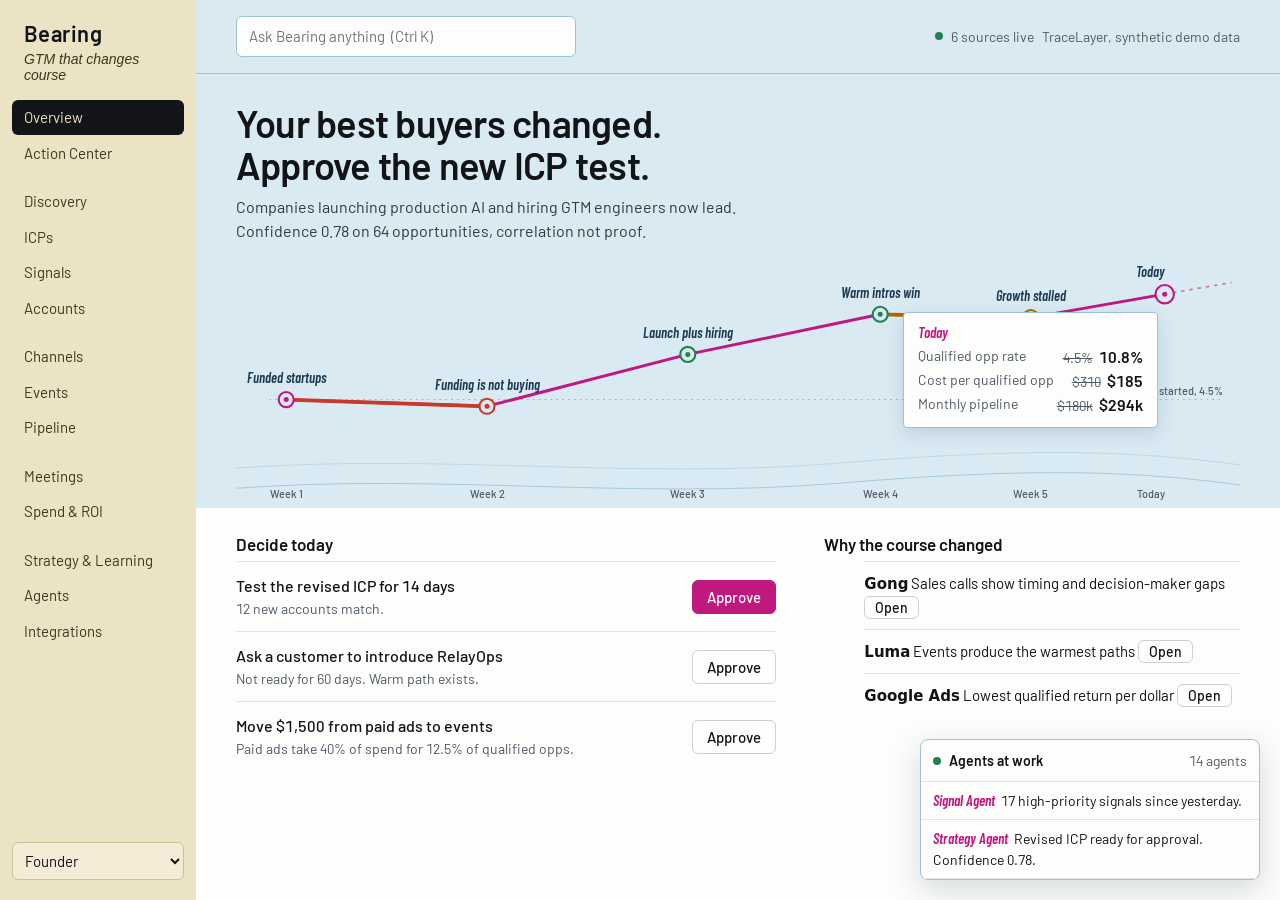
==== commit 01250976: "bearing: course plots the real metric (Week 2 dip, Week 5 stall, 4.5% baseline); compact discovery r" ====
--- a/one/index.html
+++ b/one/index.html
@@ -148,11 +148,12 @@
 ctx.feed('Strategy Agent','Revised ICP ready for approval. Confidence 0.78.','find');ctx.feed('Signal Agent','17 high-priority signals since yesterday.','find');
 // overview view
 const W=[
- {x:60,y:230,wk:'Week 1',nm:'Funded startups',kind:'start',title:'Start with recently funded AI startups.',sub:'Funded startups reply fastest, so discovery leans on funding signals.',r:[['Qualified opp rate',null,'4.5%'],['Cost per qualified opp',null,'$310'],['Monthly pipeline',null,'$180k']],todo:[['Contact 40 funded startups','Funding announced in the last 30 days.']],why:[['HubSpot','14% reply rate from funded startups']]},
- {x:330,y:230,wk:'Week 2',nm:'Funding is not buying',kind:'bad',title:'Replies went up. Qualified deals did not.',sub:'Calls show the wrong timing and the wrong contact. Funding predicts replies, not purchases.',r:[['Qualified opp rate','4.5%','4.1%'],['Cost per qualified opp','$310','$334'],['Monthly pipeline','$180k','$172k']],todo:[['Cut funding-only priority','Funding correlates with replies, not qualified deals.'],['Find the real decision makers','Heads of Data sign at this size, not founders.']],why:[['Gong','38 calls mention timing or no budget owner'],['HubSpot','Replies up 31%, qualified opps down 9%']]},
- {x:590,y:160,wk:'Week 3',nm:'Launch plus hiring',kind:'good',title:'Launching AI while hiring GTM engineers converts 2.4 times better.',sub:'Two weak signals together beat one strong one. Discovery now looks for both.',r:[['Qualified opp rate','4.5%','7.2%'],['Cost per qualified opp','$310','$248'],['Monthly pipeline','$180k','$231k']],todo:[['Add the combined signal to discovery','A product launch and GTM hiring in the same month.']],why:[['Signals','64 opportunities compared across both segments'],['LinkedIn Jobs','GTM engineer roles at 41 matched accounts']]},
- {x:850,y:96,wk:'Week 4',nm:'Warm intros win',kind:'good',title:'Warm intros beat cold email for this segment.',sub:'One founders dinner opened 5 introduction paths. Intros book meetings at three times the cold rate.',r:[['Qualified opp rate','4.5%','9.6%'],['Cost per qualified opp','$310','$201'],['Monthly pipeline','$180k','$268k']],todo:[['Ask 5 dinner guests for introductions','AI Infrastructure Founders Dinner, 64 attendees.']],why:[['Luma','64 attendees, 21 already in the CRM'],['Gmail','19 intros this month, 6 before']]},
- {x:1110,y:70,wk:'Today',nm:'Today',kind:'now',title:'Your best buyers changed. Approve the new ICP test.',sub:'Companies launching production AI and hiring GTM engineers now lead. Confidence 0.78 on 64 opportunities, correlation not proof.',r:[['Qualified opp rate','4.5%','10.8%'],['Cost per qualified opp','$310','$185'],['Monthly pipeline','$180k','$294k']],todo:[['Test the revised ICP for 14 days','12 new accounts match.'],['Ask a customer to introduce RelayOps','Not ready for 60 days. Warm path exists.'],['Move $1,500 from paid ads to events','Paid ads take 40% of spend for 12.5% of qualified opps.']],why:[['Gong','Sales calls show timing and decision-maker gaps'],['Luma','Events produce the warmest paths'],['Google Ads','Lowest qualified return per dollar']],go:['icps','accounts','channels']}
+ {x:60,y:180,rate:4.5,wk:'Week 1',nm:'Funded startups',kind:'start',title:'Start with recently funded AI startups.',sub:'Funded startups reply fastest, so discovery leans on funding signals.',r:[['Qualified opp rate',null,'4.5%'],['Cost per qualified opp',null,'$310'],['Monthly pipeline',null,'$180k']],todo:[['Contact 40 funded startups','Funding announced in the last 30 days.']],why:[['HubSpot','14% reply rate from funded startups']]},
+ {x:300,y:188,rate:4.1,wk:'Week 2',nm:'Funding is not buying',kind:'bad',title:'Replies went up. Qualified deals did not.',sub:'Calls show the wrong timing and the wrong contact. Funding predicts replies, not purchases.',r:[['Qualified opp rate','4.5%','4.1%'],['Cost per qualified opp','$310','$334'],['Monthly pipeline','$180k','$172k']],todo:[['Cut funding-only priority','Funding correlates with replies, not qualified deals.'],['Find the real decision makers','Heads of Data sign at this size, not founders.']],why:[['Gong','38 calls mention timing or no budget owner'],['HubSpot','Replies up 31%, qualified opps down 9%']]},
+ {x:540,y:126,rate:7.2,wk:'Week 3',nm:'Launch plus hiring',kind:'good',title:'Launching AI while hiring GTM engineers converts 2.4 times better.',sub:'Two weak signals together beat one strong one. Discovery now looks for both.',r:[['Qualified opp rate','4.5%','7.2%'],['Cost per qualified opp','$310','$248'],['Monthly pipeline','$180k','$231k']],todo:[['Add the combined signal to discovery','A product launch and GTM hiring in the same month.']],why:[['Signals','64 opportunities compared across both segments'],['LinkedIn Jobs','GTM engineer roles at 41 matched accounts']]},
+ {x:770,y:78,rate:9.6,wk:'Week 4',nm:'Warm intros win',kind:'good',title:'Warm intros beat cold email for this segment.',sub:'One founders dinner opened 5 introduction paths. Intros book meetings at three times the cold rate.',r:[['Qualified opp rate','4.5%','9.6%'],['Cost per qualified opp','$310','$201'],['Monthly pipeline','$180k','$268k']],todo:[['Ask 5 dinner guests for introductions','AI Infrastructure Founders Dinner, 64 attendees.']],why:[['Luma','64 attendees, 21 already in the CRM'],['Gmail','19 intros this month, 6 before']]},
+ {x:950,y:82,rate:9.4,wk:'Week 5',nm:'Growth stalled',kind:'stall',title:'Growth stalled for a week. Paid ads grew, qualified deals did not.',sub:'Spend on paid ads rose 30% while the qualified rate slipped from 9.6% to 9.4%. Bearing flagged it before the month closed.',r:[['Qualified opp rate','4.5%','9.4%'],['Cost per qualified opp','$310','$214'],['Monthly pipeline','$180k','$271k']],todo:[['Cap paid ads at last month level','Clicks come from tool shoppers, not ICP accounts.'],['Move the difference to dinners','Dinners book meetings at $300 per qualified opp, ads at $750.']],why:[['Google Ads','Spend up 30%, ICP clicks flat'],['HubSpot','Qualified rate 9.6% to 9.4%']]},
+ {x:1110,y:54,rate:10.8,wk:'Today',nm:'Today',kind:'now',title:'Your best buyers changed. Approve the new ICP test.',sub:'Companies launching production AI and hiring GTM engineers now lead. Confidence 0.78 on 64 opportunities, correlation not proof.',r:[['Qualified opp rate','4.5%','10.8%'],['Cost per qualified opp','$310','$185'],['Monthly pipeline','$180k','$294k']],todo:[['Test the revised ICP for 14 days','12 new accounts match.'],['Ask a customer to introduce RelayOps','Not ready for 60 days. Warm path exists.'],['Move $1,500 from paid ads to events','Paid ads take 40% of spend for 12.5% of qualified opps.']],why:[['Gong','Sales calls show timing and decision-maker gaps'],['Luma','Events produce the warmest paths'],['Google Ads','Lowest qualified return per dollar']],go:['icps','accounts','channels']}
 ];
 const done={};let cur=-1;
 ONE.view('overview',{title:'Overview',render(el,c){
@@ -163,10 +164,13 @@
   const mk=(t,a,p)=>{const e=document.createElementNS(NS,t);for(const k in a)e.setAttribute(k,a[k]);(p||svg).appendChild(e);return e};
   [[262,'#b7d5e7'],[286,'#9cc2d8']].forEach(([y,col])=>mk('path',{d:`M0 ${y} C 240 ${y-18}, 480 ${y+14}, 720 ${y-6} S 1080 ${y-20}, 1200 ${y-4}`,fill:'none',stroke:col,'stroke-width':1}));
   W.forEach(p=>{const t=mk('text',{x:p.x,y:298,'text-anchor':p.kind==='now'?'end':'middle',class:'wk'});t.textContent=p.wk});
-  mk('path',{class:'ghost',d:'M1110 70 L 1190 52'});
+  mk('line',{x1:40,y1:180,x2:1180,y2:180,stroke:'#7aa6c2','stroke-dasharray':'2 5','stroke-width':1});
+  const bl=mk('text',{x:1180,y:174,'text-anchor':'end',class:'wk'});bl.textContent='Where you started, 4.5%';
+  mk('path',{class:'ghost',d:'M1110 54 L 1190 40'});
   const course=mk('polyline',{id:'course',points:W.map(p=>p.x+','+p.y).join(' '),fill:'none',stroke:'#c0187f','stroke-width':3.5,'stroke-linejoin':'round','stroke-linecap':'round'});
+  const downs=W.map((p,k)=>k&&p.y>W[k-1].y?mk('line',{x1:W[k-1].x,y1:W[k-1].y,x2:p.x,y2:p.y,stroke:p.kind==='stall'?'#a86a00':'#c73a2b','stroke-width':4.5,'stroke-linecap':'round',opacity:0,style:'transition:opacity 300ms'}):null);
   const L=course.getTotalLength();course.style.strokeDasharray=L;course.style.strokeDashoffset=L;
-  const col={start:'#c0187f',bad:'#c73a2b',good:'#23804a',now:'#c0187f'};
+  const col={start:'#c0187f',bad:'#c73a2b',good:'#23804a',stall:'#a86a00',now:'#c0187f'};
   const fixes=W.map((p,i)=>{const g=mk('g',{class:'fix',tabindex:0,role:'button','aria-label':p.wk+', '+p.nm});
     mk('circle',{class:'hit',cx:p.x,cy:p.y,r:26},g);mk('circle',{class:'ring',cx:p.x,cy:p.y,r:9,stroke:col[p.kind]},g);mk('circle',{cx:p.x,cy:p.y,r:3,fill:col[p.kind]},g);
     const n=mk('text',{x:p.x,y:p.y-20,'text-anchor':p.kind==='now'?'end':'middle',class:'nm'},g);n.textContent=p.nm;
@@ -175,12 +179,13 @@
   function render(i){const p=W[i];$('title').textContent=p.title;$('sub').textContent=p.sub;
     $('read').innerHTML='<p>'+p.wk+'</p>'+p.r.map(([l,b,a])=>'<div>'+l+'<b>'+(b?'<s>'+b+'</s>':'')+a+'</b></div>').join('');
     const rd=$('read'),left=p.x/1200*100,top=p.y/300*100;
-    if(innerWidth>900){rd.style.left=(p.x>800?`calc(${left}% - 262px)`:`calc(${left}% + 22px)`);rd.style.top=(p.y>180?`calc(${top}% - 150px)`:`calc(${top}% + 18px)`)}
+    if(innerWidth>900){rd.style.left=(p.x>700?`calc(${left}% - 262px)`:`calc(${left}% + 22px)`);rd.style.top=(p.y>150?`calc(${top}% - 150px)`:`calc(${top}% + 18px)`)}
     $('doh').textContent=p.kind==='now'?'Decide today':'What Bearing recommended in '+p.wk;
     $('list').innerHTML=p.todo.map(([a,b],k)=>{const id=i+'-'+k,d=done[id];return `<li class="${d?'done':''}"><span>${a}<em>${b}</em></span><button class="btn ${d?'ok':(k===0?'go':'')}" data-id="${id}">${d?'Approved':'Approve'}</button></li>`}).join('');
     $('why').innerHTML=p.why.map(([s,t],k)=>`<li><b>${s}</b> ${t}${p.go?` <button class="btn" style="padding:2px 10px;font-size:14px" data-go="${p.go[k]}">Open</button>`:''}</li>`).join('');}
   function go(i,instant){if(i===cur&&!instant)return;cur=i;course.style.strokeDashoffset=L-seg(i);
     fixes.forEach((g,k)=>{g.classList.toggle('on',k===i);g.classList.toggle('past',k<i)});
+    downs.forEach((d,k)=>{if(d)d.setAttribute('opacity',k<=i?1:0)});
     if(instant){render(i);return}$('head').classList.add('out');$('read').classList.add('out');
     setTimeout(()=>{render(i);$('head').classList.remove('out');$('read').classList.remove('out')},180)}
   $('list').onclick=e=>{const b=e.target.closest('button');if(!b)return;const id=b.dataset.id;done[id]=!done[id];render(cur);
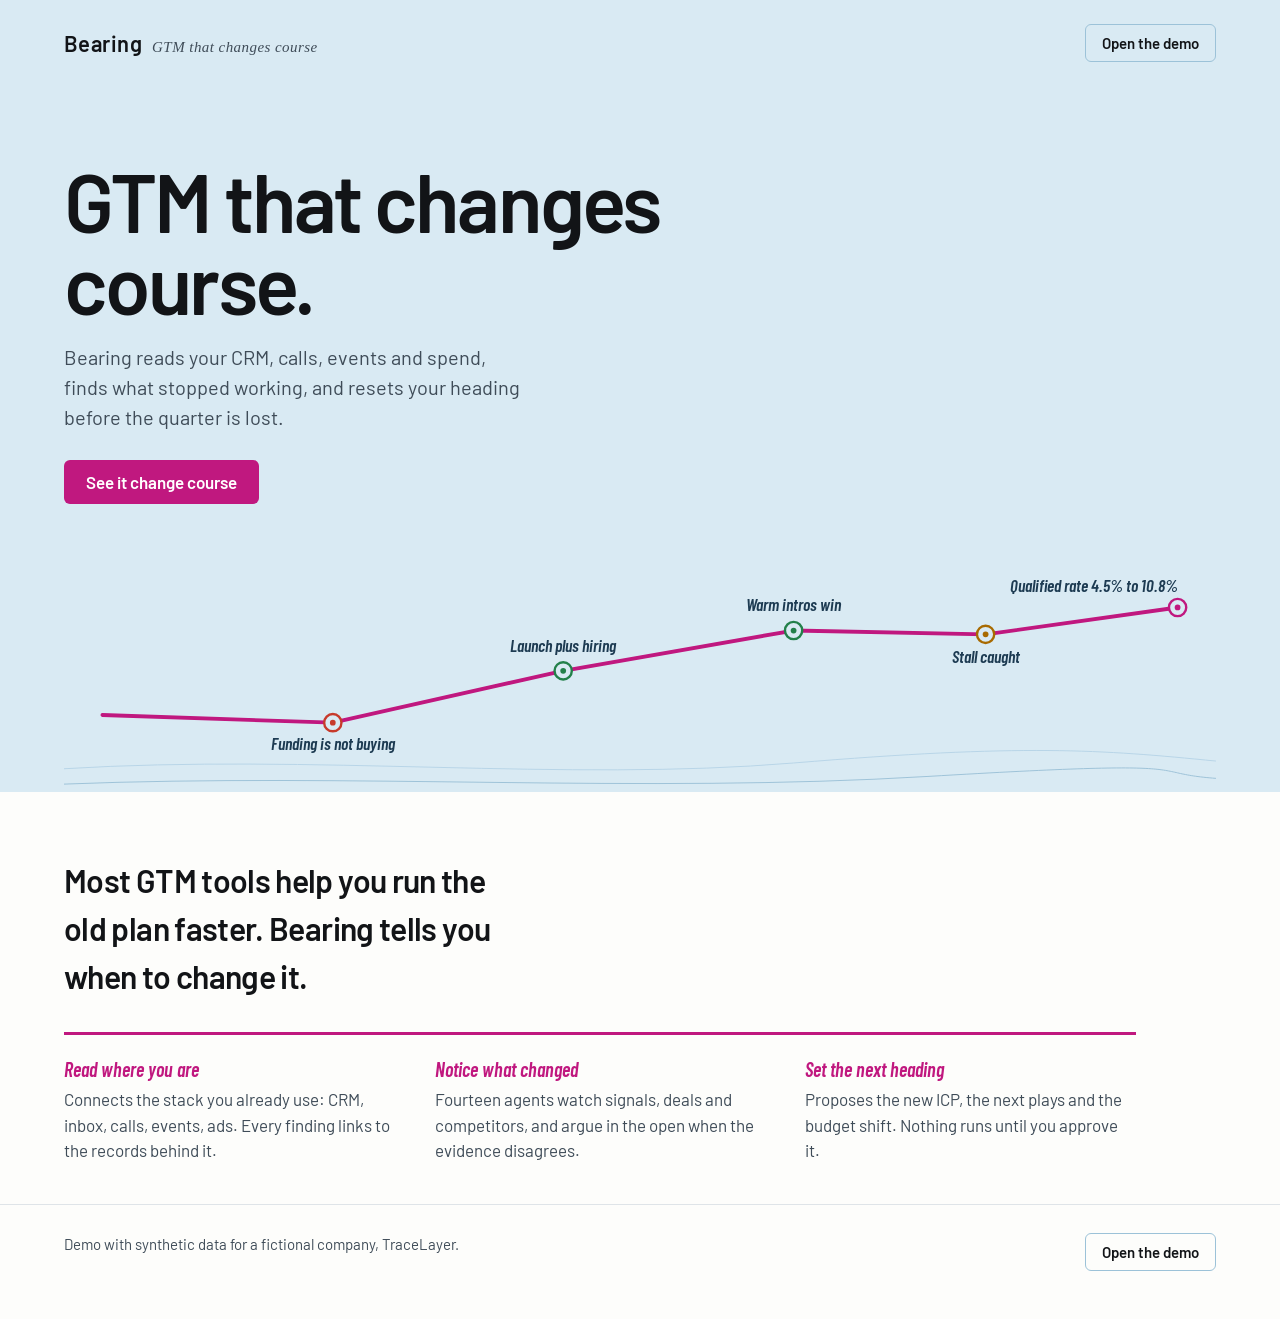
==== commit 95521043: "bearing: live on Vercel (landing at root, app at app.html) Co-Authored-By: Claude Opus 5.5 <noreply@" ====
--- a/one/index.html
+++ b/one/index.html
@@ -3,203 +3,61 @@
 <title>Bearing</title>
 <link rel="stylesheet" href="https://fonts.googleapis.com/css2?family=Barlow:wght@400;500;600&family=Barlow+Condensed:ital,wght@1,500;1,600&display=swap">
 <style>
-/* World: a navigator's chart. Land (buff) rail, chart-water fields, magenta plotted course, black soundings for figures, fix marks at each course change. */
-:root{
-  --land:#ece2c4; --land-ink:#3d3622; --paper:#fdfdfb; --water:#d9eaf3; --water-deep:#b7d5e7; --contour:#9cc2d8;
-  --ink:#121417; --muted:#4f5b66; --course:#c0187f; --fix-good:#23804a; --fix-bad:#c73a2b; --warn:#a86a00; --rule:#dfe4e8;
-  --ui:'Barlow',system-ui,sans-serif; --chart:'Barlow Condensed','Barlow',sans-serif; --ease:cubic-bezier(.23,1,.32,1);
-}
+:root{--land:#ece2c4;--paper:#fdfdfb;--water:#d9eaf3;--contour:#9cc2d8;--ink:#121417;--muted:#3f4c58;--course:#c0187f;--good:#23804a;--bad:#c73a2b;--warn:#a86a00;--ease:cubic-bezier(.23,1,.32,1)}
 *{box-sizing:border-box;margin:0}
-body{min-height:100vh;font:16px/1.5 var(--ui);color:var(--ink);background:var(--paper);display:grid;grid-template-columns:196px minmax(0,1fr);font-variant-numeric:tabular-nums}
-::selection{background:#f6c6e2;color:var(--ink)}
-html{scrollbar-color:#c3ccd5 transparent}
-nav{background:var(--land);color:var(--land-ink);padding:20px 12px;display:flex;flex-direction:column;gap:1px;font-size:15px;position:sticky;top:0;height:100vh;overflow:auto}
-nav .brand{font:600 22px var(--ui);color:var(--ink);padding:0 12px 4px;letter-spacing:.02em}
-nav .brand + small{font:italic 500 14px var(--chart);color:var(--land-ink);padding:0 12px 16px}
-nav button{all:unset;padding:6px 12px;border-radius:6px;cursor:pointer;transition:background-color 150ms var(--ease)}
-nav button:hover{background:#e2d6b2}
-nav button[aria-current]{background:var(--ink);color:var(--land)}
-nav button:focus-visible{outline:2px solid var(--course);outline-offset:2px}
-nav .gap{height:12px}
-nav select{margin-top:auto;font:inherit;padding:8px;border-radius:6px;border:1px solid #cdbf98;background:#f4ecd6;color:var(--ink);cursor:pointer}
-main{min-width:0;position:relative}
-.bar{display:flex;justify-content:space-between;align-items:center;gap:16px;padding:16px 40px;background:var(--water);border-bottom:1px solid var(--contour)}
-.bar input{width:340px;max-width:100%;font:inherit;font-size:15px;padding:8px 12px;border:1px solid var(--contour);border-radius:6px;background:var(--paper);caret-color:var(--course)}
-.bar input:focus-visible,.btn:focus-visible,select:focus-visible{outline:2px solid var(--course);outline-offset:2px}
-.sync{font-size:14px;color:var(--muted);display:flex;align-items:center;gap:8px}
-.live{width:8px;height:8px;border-radius:50%;background:var(--fix-good);box-shadow:0 0 0 0 rgba(35,128,74,.5);animation:ping 2s infinite}
-@keyframes ping{70%{box-shadow:0 0 0 8px rgba(35,128,74,0)}100%{box-shadow:0 0 0 0 rgba(35,128,74,0)}}
-#view{transition:opacity 200ms var(--ease),transform 200ms var(--ease)}
-#view.out{opacity:0;transform:translateY(6px)}
-.page{padding:28px 40px 120px;max-width:1200px}
-.page h1,h1{font-size:34px;line-height:1.12;font-weight:600;letter-spacing:-.02em;text-wrap:balance}
-.lede{color:var(--muted);margin:8px 0 24px;max-width:66ch}
-.grid2{display:grid;grid-template-columns:1.3fr 1fr;gap:44px}
-h2{font-size:17px;font-weight:600;margin-bottom:4px}
-.muted{color:var(--muted)}
-.tbl{width:100%;border-collapse:collapse;font-size:15px}
-.tbl th{text-align:left;font-weight:500;color:var(--muted);padding:9px 10px;border-bottom:1px solid var(--rule);cursor:pointer;user-select:none}
-.tbl td{padding:11px 10px;border-bottom:1px solid var(--rule);vertical-align:top}
-.tbl tr{transition:background-color 400ms var(--ease)}
-.tbl tbody tr:hover{background:#f6f9fb}
-.btn{font:500 15px var(--ui);padding:7px 14px;border-radius:6px;border:1px solid #c9d1d8;background:var(--paper);color:var(--ink);cursor:pointer;white-space:nowrap;transition:transform 140ms var(--ease),background-color 150ms var(--ease)}
-.btn:hover{background:#f1f4f6}
-.btn:active{transform:scale(.97)}
-.btn.go{background:var(--course);border-color:var(--course);color:#fff}
-.btn.go:hover{background:#a5136c}
-.btn.ok{background:#e4f2ea;border-color:#b5dcc4;color:var(--fix-good)}
-.tag{display:inline-block;font-size:13px;font-weight:500;padding:1px 8px;border-radius:4px;border:1px solid currentColor}
-.tag.good{color:var(--fix-good)} .tag.bad{color:var(--fix-bad)} .tag.warn{color:var(--warn)} .tag.info{color:#1d5f8a}
-.fixmark{display:inline-block;width:14px;height:14px;border-radius:50%;border:2px solid var(--course);position:relative;vertical-align:-2px}
-.fixmark::after{content:"";position:absolute;inset:3px;border-radius:50%;background:var(--course)}
-.fixmark.good{border-color:var(--fix-good)}.fixmark.good::after{background:var(--fix-good)}
-.fixmark.bad{border-color:var(--fix-bad)}.fixmark.bad::after{background:var(--fix-bad)}
-.new{background:#fbe3f1 !important}
-/* overview */
-.sea{background:var(--water);position:relative;padding:8px 40px 8px;overflow:hidden}
-#head{margin-top:20px;max-width:780px;transition:opacity 240ms var(--ease),filter 240ms var(--ease)}
-#head.out,#read.out{opacity:0;filter:blur(4px)}
-.ov h1{font-size:38px}
-#sub{margin-top:8px;color:#2c3a46;max-width:62ch}
-.plot{position:relative;margin-top:6px}
-.plot svg{display:block;width:100%;height:auto;overflow:visible}
-.plot .wk{font:500 13px var(--ui);fill:var(--muted)}
-.plot .nm{font:italic 600 17px var(--chart);fill:#1d3b52}
-#course{transition:stroke-dashoffset 800ms var(--ease)}
-.fix{cursor:pointer}.fix .hit{fill:transparent}
-.fix .ring{fill:var(--water);stroke-width:2.5;transition:r 160ms var(--ease)}
-.fix:hover .ring,.fix.on .ring{r:11}
-.fix:focus{outline:none}.fix:focus-visible .ring{stroke:var(--ink)}
-.fix .nm{opacity:.45;transition:opacity 200ms var(--ease)}
-.fix.on .nm,.fix.past .nm{opacity:1}
-.ghost{stroke:var(--course);stroke-width:2;stroke-dasharray:4 6;fill:none;opacity:.6}
-#read{position:absolute;background:var(--paper);border:1px solid var(--contour);border-radius:4px;padding:10px 14px;box-shadow:0 6px 18px rgba(29,59,82,.14);min-width:236px;transition:opacity 240ms var(--ease),filter 240ms var(--ease),left 500ms var(--ease),top 500ms var(--ease)}
-#read div{display:flex;justify-content:space-between;gap:18px;font-size:14px;color:var(--muted)}
-#read b{color:var(--ink);font-weight:600;font-size:16px}
-#read s{color:var(--muted);font-weight:400;margin-right:6px;font-size:14px}
-#read p{font:italic 600 15px var(--chart);color:var(--course);margin-bottom:4px}
-.land{padding:24px 40px 120px;display:grid;grid-template-columns:1.3fr 1fr;gap:48px}
-ul.rows{padding:0}
-ul.rows li{list-style:none;display:flex;justify-content:space-between;align-items:center;gap:18px;padding:12px 0;border-top:1px solid var(--rule)}
-ul.rows li span{font-weight:500}
-ul.rows li em{display:block;font-style:normal;color:var(--muted);font-size:14px;font-weight:400}
-ul.rows li.done span{color:var(--muted)}
-ul.src li{list-style:none;font-size:15px;padding:10px 0;border-top:1px solid var(--rule)}
-/* live log */
-#log{position:fixed;right:20px;bottom:20px;width:340px;background:var(--paper);border:1px solid var(--contour);border-radius:8px;box-shadow:0 10px 30px rgba(29,59,82,.18);font-size:14px;z-index:5;transition:transform 260ms var(--ease)}
-#log header{display:flex;align-items:center;gap:8px;padding:10px 12px;border-bottom:1px solid var(--rule);cursor:pointer;font-weight:600}
-#log header span:last-child{margin-left:auto;color:var(--muted);font-weight:400}
-#log ol{list-style:none;padding:0;max-height:220px;overflow:auto}
-#log li{padding:8px 12px;border-bottom:1px solid var(--rule);animation:in 360ms var(--ease)}
-#log li b{font:italic 600 15px var(--chart);margin-right:6px}
-#log li.find b{color:var(--course)} #log li.warn b{color:var(--warn)} #log li.done b{color:var(--fix-good)}
-#log.min ol{display:none}
-@keyframes in{from{opacity:0;transform:translateY(-6px);filter:blur(3px)}}
-#toast{position:fixed;bottom:24px;left:50%;transform:translate(-50%,16px);opacity:0;background:var(--ink);color:#fff;padding:10px 16px;border-radius:8px;font-size:15px;display:flex;gap:16px;transition:opacity 220ms var(--ease),transform 220ms var(--ease);pointer-events:none;z-index:6}
-#toast.show{opacity:1;transform:translate(-50%,0);pointer-events:auto}
-#toast button{all:unset;color:#f6a6d4;cursor:pointer;font-weight:600}
-@media (max-width:900px){body{grid-template-columns:1fr}nav{position:static;height:auto;flex-direction:row;flex-wrap:wrap;gap:4px}nav .gap,nav select,nav small{display:none}.bar,.page,.sea,.land{padding-left:16px;padding-right:16px}.grid2,.land{grid-template-columns:1fr}#read{position:static;margin:8px 0}#log{left:16px;right:16px;width:auto}.ov h1{font-size:28px}}
-@media (prefers-reduced-motion:reduce){*{transition:none!important;animation:none!important}}
+body{font:17px/1.5 'Barlow',system-ui,sans-serif;color:var(--ink);background:var(--paper)}
+::selection{background:#f6c6e2}
+.sea{background:var(--water);min-height:88vh;display:grid;grid-template-rows:auto 1fr auto;padding:24px max(24px,5vw) 0;overflow:hidden}
+header{display:flex;justify-content:space-between;align-items:center}
+.brand{font-weight:600;font-size:22px;letter-spacing:.02em}
+.brand small{font:italic 500 15px 'Barlow Condensed';color:var(--muted);margin-left:10px}
+.btn{display:inline-block;font:600 17px 'Barlow';padding:12px 22px;border-radius:6px;background:var(--course);color:#fff;text-decoration:none;transition:transform 140ms var(--ease),background-color 150ms}
+.btn:hover{background:#a5136c}.btn:active{transform:scale(.97)}
+.btn:focus-visible{outline:2px solid var(--ink);outline-offset:3px}
+.ghost{background:transparent;color:var(--ink);border:1px solid var(--contour);padding:9px 16px;font-size:15px}
+.ghost:hover{background:#cfe3ee}
+.hero{align-self:center;max-width:760px;padding:40px 0 10px}
+h1{font-size:clamp(44px,6.4vw,88px);line-height:1;letter-spacing:-.035em;font-weight:600}
+.hero p{font-size:20px;color:var(--muted);margin:18px 0 28px;max-width:42ch}
+svg{display:block;width:100%;height:auto}
+.nm{font:italic 600 18px 'Barlow Condensed';fill:#1d3b52}
+#course{stroke-dasharray:1800;stroke-dashoffset:1800;animation:plot 2.4s var(--ease) .3s forwards}
+.fx{opacity:0;animation:show .4s var(--ease) forwards}
+@keyframes plot{to{stroke-dashoffset:0}}@keyframes show{to{opacity:1}}
+.how{padding:64px max(24px,5vw) 40px;max-width:1200px}
+.how h2{font-size:32px;letter-spacing:-.02em;font-weight:600;max-width:24ch}
+.steps{display:grid;grid-template-columns:repeat(3,1fr);gap:40px;margin-top:32px;border-top:3px solid var(--course);padding-top:22px}
+.steps b{display:block;font:italic 600 20px 'Barlow Condensed';color:var(--course)}
+.steps p{color:var(--muted);margin-top:6px;max-width:34ch}
+footer{padding:28px max(24px,5vw) 48px;color:var(--muted);font-size:15px;display:flex;justify-content:space-between;gap:16px;flex-wrap:wrap;border-top:1px solid #dfe4e8}
+@media(max-width:760px){.steps{grid-template-columns:1fr;gap:20px}.hero p{font-size:18px}}
+@media(prefers-reduced-motion:reduce){#course{animation:none;stroke-dashoffset:0}.fx{animation:none;opacity:1}}
 </style></head><body>
-<nav aria-label="Workspaces">
-  <div class="brand">Bearing</div><small>GTM that changes course</small>
-  <button data-v="overview">Overview</button><button data-v="actions">Action Center</button>
-  <div class="gap"></div><button data-v="discovery">Discovery</button><button data-v="icps">ICPs</button><button data-v="signals">Signals</button><button data-v="accounts">Accounts</button>
-  <div class="gap"></div><button data-v="channels">Channels</button><button data-v="events">Events</button><button data-v="pipeline">Pipeline</button>
-  <div class="gap"></div><button data-v="revenue">Meetings</button><button data-v="spend">Spend &amp; ROI</button>
-  <div class="gap"></div><button data-v="strategy">Strategy &amp; Learning</button><button data-v="agents">Agents</button><button data-v="integrations">Integrations</button>
-  <select id="role" aria-label="Viewing as"><option>Founder</option><option>Head of GTM</option><option>SDR</option><option>Product</option></select>
-</nav>
-<main>
-  <div class="bar"><input id="ask" placeholder="Ask Bearing anything  (Ctrl K)" aria-label="Ask Bearing"><span class="sync"><i class="live" aria-hidden="true"></i><span id="sync">6 sources live</span><span>TraceLayer, synthetic demo data</span></span></div>
-  <div id="view"></div>
-</main>
-<aside id="log" aria-label="Agent activity"><header><i class="live" aria-hidden="true"></i><span>Agents at work</span><span id="logn">14 agents</span></header><ol id="logl" aria-live="polite"></ol></aside>
-<div id="toast" role="status"><span id="tmsg"></span><button id="undo">Undo</button></div>
-<script>
-const ONE={views:{},view(id,v){this.views[id]=v}};window.ONE=ONE;
-const $=id=>document.getElementById(id);
-let timers=[],undoFn=null;
-const ctx={
-  toast(msg,undo){$('tmsg').textContent=msg;undoFn=undo||null;$('undo').hidden=!undo;const t=$('toast');t.classList.add('show');clearTimeout(t.t);t.t=setTimeout(()=>t.classList.remove('show'),3400)},
-  feed(agent,text,kind){const li=document.createElement('li');li.className=kind||'find';li.innerHTML='<b>'+agent+'</b>'+text;$('logl').prepend(li);while($('logl').children.length>30)$('logl').lastChild.remove()},
-  go(id){location.hash=id},
-  every(ms,fn){timers.push(setInterval(fn,ms))}
-};
-$('undo').onclick=()=>{if(undoFn)undoFn();$('toast').classList.remove('show')};
-$('log').querySelector('header').onclick=()=>$('log').classList.toggle('min');
-function route(){
-  const id=(location.hash.slice(1)||'overview');const v=ONE.views[id]||ONE.views.overview;
-  timers.forEach(clearInterval);timers=[];
-  document.querySelectorAll('nav button').forEach(b=>b.toggleAttribute('aria-current',b.dataset.v===(ONE.views[id]?id:'overview')));
-  const el=$('view');el.classList.add('out');
-  setTimeout(()=>{el.innerHTML='';const box=document.createElement('div');el.appendChild(box);v.render(box,ctx);el.classList.remove('out');document.title='Bearing, '+v.title;scrollTo(0,0)},150);
-}
-document.querySelectorAll('nav button').forEach(b=>b.onclick=()=>ctx.go(b.dataset.v));
-addEventListener('hashchange',route);
-addEventListener('keydown',e=>{if((e.ctrlKey||e.metaKey)&&e.key.toLowerCase()==='k'){e.preventDefault();$('ask').focus()}});
-$('ask').onkeydown=e=>{if(e.key==='Enter'&&e.target.value.trim()){const q=e.target.value.toLowerCase();e.target.value='';
-  const map=[['icp','icps'],['linkedin','channels'],['channel','channels'],['event','events'],['product','revenue'],['compet','signals'],['account','accounts'],['learn','strategy'],['agent','agents']];
-  const hit=map.find(([k])=>q.includes(k));ctx.feed('Strategy Agent','Answered "'+q+'" with evidence from the '+(hit?hit[1]:'overview')+' workspace.','done');ctx.go(hit?hit[1]:'overview')}};
-// global liveness: background agents keep working on every page
-const BG=[['Signal Agent','RelayOps posted a second GTM engineer role.','find'],['Enrichment Agent','Merged 3 duplicate contacts from Luma and HubSpot.','done'],['Competitor Agent','Arize changed its pricing page toward enterprise.','warn'],['Revenue Agent','Call with Vellum Labs: Salesforce sync came up again.','warn'],['Discovery Agent','Found 2 accounts launching production agents this week.','find'],['Relationship Agent','New warm path to Kepler Ops via a dinner guest.','find'],['Evaluation Agent','Revised ICP test: day 6, qualified rate holding at 11.2%.','done'],['Market Agent','Search interest in agent evals up 18% month over month.','find'],['Event Agent','GTA 6 launched last week: drafted a gifting play for 12 tier A accounts.','find'],['Event Agent','Thanksgiving lunch: 9 local ICP founders likely free on Thursday.','find']];
-let bi=0;setInterval(()=>{const [a,t,k]=BG[bi++%BG.length];ctx.feed(a,t,k)},4200);
-const SY=['6 sources live','Syncing HubSpot','Syncing Gong','Syncing Luma','6 sources live'];let si=0;setInterval(()=>{$('sync').textContent=SY[si++%SY.length]},2600);
-ctx.feed('Strategy Agent','Revised ICP ready for approval. Confidence 0.78.','find');ctx.feed('Signal Agent','17 high-priority signals since yesterday.','find');
-// overview view
-const W=[
- {x:60,y:180,rate:4.5,wk:'Week 1',nm:'Funded startups',kind:'start',title:'Start with recently funded AI startups.',sub:'Funded startups reply fastest, so discovery leans on funding signals.',r:[['Qualified opp rate',null,'4.5%'],['Cost per qualified opp',null,'$310'],['Monthly pipeline',null,'$180k']],todo:[['Contact 40 funded startups','Funding announced in the last 30 days.']],why:[['HubSpot','14% reply rate from funded startups']]},
- {x:300,y:188,rate:4.1,wk:'Week 2',nm:'Funding is not buying',kind:'bad',title:'Replies went up. Qualified deals did not.',sub:'Calls show the wrong timing and the wrong contact. Funding predicts replies, not purchases.',r:[['Qualified opp rate','4.5%','4.1%'],['Cost per qualified opp','$310','$334'],['Monthly pipeline','$180k','$172k']],todo:[['Cut funding-only priority','Funding correlates with replies, not qualified deals.'],['Find the real decision makers','Heads of Data sign at this size, not founders.']],why:[['Gong','38 calls mention timing or no budget owner'],['HubSpot','Replies up 31%, qualified opps down 9%']]},
- {x:540,y:126,rate:7.2,wk:'Week 3',nm:'Launch plus hiring',kind:'good',title:'Launching AI while hiring GTM engineers converts 2.4 times better.',sub:'Two weak signals together beat one strong one. Discovery now looks for both.',r:[['Qualified opp rate','4.5%','7.2%'],['Cost per qualified opp','$310','$248'],['Monthly pipeline','$180k','$231k']],todo:[['Add the combined signal to discovery','A product launch and GTM hiring in the same month.']],why:[['Signals','64 opportunities compared across both segments'],['LinkedIn Jobs','GTM engineer roles at 41 matched accounts']]},
- {x:770,y:78,rate:9.6,wk:'Week 4',nm:'Warm intros win',kind:'good',title:'Warm intros beat cold email for this segment.',sub:'One founders dinner opened 5 introduction paths. Intros book meetings at three times the cold rate.',r:[['Qualified opp rate','4.5%','9.6%'],['Cost per qualified opp','$310','$201'],['Monthly pipeline','$180k','$268k']],todo:[['Ask 5 dinner guests for introductions','AI Infrastructure Founders Dinner, 64 attendees.']],why:[['Luma','64 attendees, 21 already in the CRM'],['Gmail','19 intros this month, 6 before']]},
- {x:950,y:82,rate:9.4,wk:'Week 5',nm:'Growth stalled',kind:'stall',title:'Growth stalled for a week. Paid ads grew, qualified deals did not.',sub:'Spend on paid ads rose 30% while the qualified rate slipped from 9.6% to 9.4%. Bearing flagged it before the month closed.',r:[['Qualified opp rate','4.5%','9.4%'],['Cost per qualified opp','$310','$214'],['Monthly pipeline','$180k','$271k']],todo:[['Cap paid ads at last month level','Clicks come from tool shoppers, not ICP accounts.'],['Move the difference to dinners','Dinners book meetings at $300 per qualified opp, ads at $750.']],why:[['Google Ads','Spend up 30%, ICP clicks flat'],['HubSpot','Qualified rate 9.6% to 9.4%']]},
- {x:1110,y:54,rate:10.8,wk:'Today',nm:'Today',kind:'now',title:'Your best buyers changed. Approve the new ICP test.',sub:'Companies launching production AI and hiring GTM engineers now lead. Confidence 0.78 on 64 opportunities, correlation not proof.',r:[['Qualified opp rate','4.5%','10.8%'],['Cost per qualified opp','$310','$185'],['Monthly pipeline','$180k','$294k']],todo:[['Test the revised ICP for 14 days','12 new accounts match.'],['Ask a customer to introduce RelayOps','Not ready for 60 days. Warm path exists.'],['Move $1,500 from paid ads to events','Paid ads take 40% of spend for 12.5% of qualified opps.']],why:[['Gong','Sales calls show timing and decision-maker gaps'],['Luma','Events produce the warmest paths'],['Google Ads','Lowest qualified return per dollar']],go:['icps','accounts','channels']}
-];
-const done={};let cur=-1;
-ONE.view('overview',{title:'Overview',render(el,c){
-  el.className='ov';
-  el.innerHTML=`<section class="sea"><header id="head"><h1 id="title"></h1><p id="sub"></p></header><div class="plot"><svg id="svg" viewBox="0 0 1200 300" role="group" aria-label="Course changes over 90 days. Arrow keys or click a fix."></svg><div id="read" aria-live="polite"></div></div></section>
-  <section class="land"><div><h2 id="doh"></h2><ul class="rows" id="list"></ul></div><div><h2>Why the course changed</h2><ul class="src" id="why"></ul></div></section>`;
-  const NS='http://www.w3.org/2000/svg',svg=$('svg');
-  const mk=(t,a,p)=>{const e=document.createElementNS(NS,t);for(const k in a)e.setAttribute(k,a[k]);(p||svg).appendChild(e);return e};
-  [[262,'#b7d5e7'],[286,'#9cc2d8']].forEach(([y,col])=>mk('path',{d:`M0 ${y} C 240 ${y-18}, 480 ${y+14}, 720 ${y-6} S 1080 ${y-20}, 1200 ${y-4}`,fill:'none',stroke:col,'stroke-width':1}));
-  W.forEach(p=>{const t=mk('text',{x:p.x,y:298,'text-anchor':p.kind==='now'?'end':'middle',class:'wk'});t.textContent=p.wk});
-  mk('line',{x1:40,y1:180,x2:1180,y2:180,stroke:'#7aa6c2','stroke-dasharray':'2 5','stroke-width':1});
-  const bl=mk('text',{x:1180,y:174,'text-anchor':'end',class:'wk'});bl.textContent='Where you started, 4.5%';
-  mk('path',{class:'ghost',d:'M1110 54 L 1190 40'});
-  const course=mk('polyline',{id:'course',points:W.map(p=>p.x+','+p.y).join(' '),fill:'none',stroke:'#c0187f','stroke-width':3.5,'stroke-linejoin':'round','stroke-linecap':'round'});
-  const downs=W.map((p,k)=>k&&p.y>W[k-1].y?mk('line',{x1:W[k-1].x,y1:W[k-1].y,x2:p.x,y2:p.y,stroke:p.kind==='stall'?'#a86a00':'#c73a2b','stroke-width':4.5,'stroke-linecap':'round',opacity:0,style:'transition:opacity 300ms'}):null);
-  const L=course.getTotalLength();course.style.strokeDasharray=L;course.style.strokeDashoffset=L;
-  const col={start:'#c0187f',bad:'#c73a2b',good:'#23804a',stall:'#a86a00',now:'#c0187f'};
-  const fixes=W.map((p,i)=>{const g=mk('g',{class:'fix',tabindex:0,role:'button','aria-label':p.wk+', '+p.nm});
-    mk('circle',{class:'hit',cx:p.x,cy:p.y,r:26},g);mk('circle',{class:'ring',cx:p.x,cy:p.y,r:9,stroke:col[p.kind]},g);mk('circle',{cx:p.x,cy:p.y,r:3,fill:col[p.kind]},g);
-    const n=mk('text',{x:p.x,y:p.y-20,'text-anchor':p.kind==='now'?'end':'middle',class:'nm'},g);n.textContent=p.nm;
-    g.onclick=()=>go(i);g.onkeydown=e=>{if(e.key==='Enter'||e.key===' '){e.preventDefault();go(i)}};return g});
-  const seg=i=>{let l=0;for(let k=1;k<=i;k++)l+=Math.hypot(W[k].x-W[k-1].x,W[k].y-W[k-1].y);return l};
-  function render(i){const p=W[i];$('title').textContent=p.title;$('sub').textContent=p.sub;
-    $('read').innerHTML='<p>'+p.wk+'</p>'+p.r.map(([l,b,a])=>'<div>'+l+'<b>'+(b?'<s>'+b+'</s>':'')+a+'</b></div>').join('');
-    const rd=$('read'),left=p.x/1200*100,top=p.y/300*100;
-    if(innerWidth>900){rd.style.left=(p.x>700?`calc(${left}% - 262px)`:`calc(${left}% + 22px)`);rd.style.top=(p.y>150?`calc(${top}% - 150px)`:`calc(${top}% + 18px)`)}
-    $('doh').textContent=p.kind==='now'?'Decide today':'What Bearing recommended in '+p.wk;
-    $('list').innerHTML=p.todo.map(([a,b],k)=>{const id=i+'-'+k,d=done[id];return `<li class="${d?'done':''}"><span>${a}<em>${b}</em></span><button class="btn ${d?'ok':(k===0?'go':'')}" data-id="${id}">${d?'Approved':'Approve'}</button></li>`}).join('');
-    $('why').innerHTML=p.why.map(([s,t],k)=>`<li><b>${s}</b> ${t}${p.go?` <button class="btn" style="padding:2px 10px;font-size:14px" data-go="${p.go[k]}">Open</button>`:''}</li>`).join('');}
-  function go(i,instant){if(i===cur&&!instant)return;cur=i;course.style.strokeDashoffset=L-seg(i);
-    fixes.forEach((g,k)=>{g.classList.toggle('on',k===i);g.classList.toggle('past',k<i)});
-    downs.forEach((d,k)=>{if(d)d.setAttribute('opacity',k<=i?1:0)});
-    if(instant){render(i);return}$('head').classList.add('out');$('read').classList.add('out');
-    setTimeout(()=>{render(i);$('head').classList.remove('out');$('read').classList.remove('out')},180)}
-  $('list').onclick=e=>{const b=e.target.closest('button');if(!b)return;const id=b.dataset.id;done[id]=!done[id];render(cur);
-    if(done[id])c.feed('Strategy Agent','Approved: '+b.closest('li').querySelector('span').firstChild.textContent+'. Queued for the owner.','done');
-    c.toast(done[id]?'Approved. Nothing is sent until the owner confirms.':'Approval removed.',()=>{done[id]=!done[id];render(cur)})};
-  $('why').onclick=e=>{const b=e.target.closest('[data-go]');if(b)c.go(b.dataset.go)};
-  el.onkeydown=null;c.every(10,()=>{});
-  const kh=e=>{if(!document.body.contains(svg)){removeEventListener('keydown',kh);return}if(e.target.tagName==='INPUT')return;if(e.key==='ArrowLeft'&&cur>0)go(cur-1);if(e.key==='ArrowRight'&&cur<W.length-1)go(cur+1)};
-  addEventListener('keydown',kh);
-  cur=-1;course.getBoundingClientRect();requestAnimationFrame(()=>{go(0,true);setTimeout(()=>go(W.length-1),250)});
-}});
-</script>
-<script src="views/actions.js"></script><script src="views/signals.js"></script><script src="views/agents.js"></script>
-<script src="views/icps.js"></script><script src="views/accounts.js"></script><script src="views/discovery.js"></script>
-<script src="views/channels.js"></script><script src="views/events.js"></script><script src="views/integrations.js"></script><script src="views/more.js"></script>
-<script>route();</script>
+<section class="sea">
+  <header><span class="brand">Bearing<small>GTM that changes course</small></span><a class="btn ghost" href="app.html">Open the demo</a></header>
+  <div class="hero">
+    <h1>GTM that changes course.</h1>
+    <p>Bearing reads your CRM, calls, events and spend, finds what stopped working, and resets your heading before the quarter is lost.</p>
+    <a class="btn" href="app.html">See it change course</a>
+  </div>
+  <svg viewBox="0 0 1200 230" aria-hidden="true">
+    <path d="M0 206 C 260 190, 520 220, 760 200 S 1080 186, 1200 198" fill="none" stroke="#b7d5e7"/>
+    <path d="M0 222 C 300 210, 600 232, 900 214 S 1120 210, 1200 216" fill="none" stroke="#9cc2d8"/>
+    <polyline id="course" points="40,150 280,158 520,104 760,62 960,66 1160,38" fill="none" stroke="#c0187f" stroke-width="4" stroke-linejoin="round" stroke-linecap="round"/>
+    <g class="fx" style="animation-delay:.9s"><circle cx="280" cy="158" r="9" fill="#d9eaf3" stroke="#c73a2b" stroke-width="2.5"/><circle cx="280" cy="158" r="3" fill="#c73a2b"/><text class="nm" x="280" y="186" text-anchor="middle">Funding is not buying</text></g>
+    <g class="fx" style="animation-delay:1.4s"><circle cx="520" cy="104" r="9" fill="#d9eaf3" stroke="#23804a" stroke-width="2.5"/><circle cx="520" cy="104" r="3" fill="#23804a"/><text class="nm" x="520" y="84" text-anchor="middle">Launch plus hiring</text></g>
+    <g class="fx" style="animation-delay:1.8s"><circle cx="760" cy="62" r="9" fill="#d9eaf3" stroke="#23804a" stroke-width="2.5"/><circle cx="760" cy="62" r="3" fill="#23804a"/><text class="nm" x="760" y="42" text-anchor="middle">Warm intros win</text></g>
+    <g class="fx" style="animation-delay:2.1s"><circle cx="960" cy="66" r="9" fill="#d9eaf3" stroke="#a86a00" stroke-width="2.5"/><circle cx="960" cy="66" r="3" fill="#a86a00"/><text class="nm" x="960" y="96" text-anchor="middle">Stall caught</text></g>
+    <g class="fx" style="animation-delay:2.5s"><circle cx="1160" cy="38" r="9" fill="#d9eaf3" stroke="#c0187f" stroke-width="2.5"/><circle cx="1160" cy="38" r="3" fill="#c0187f"/><text class="nm" x="1160" y="22" text-anchor="end">Qualified rate 4.5% to 10.8%</text></g>
+  </svg>
+</section>
+<section class="how">
+  <h2>Most GTM tools help you run the old plan faster. Bearing tells you when to change it.</h2>
+  <div class="steps">
+    <div><b>Read where you are</b><p>Connects the stack you already use: CRM, inbox, calls, events, ads. Every finding links to the records behind it.</p></div>
+    <div><b>Notice what changed</b><p>Fourteen agents watch signals, deals and competitors, and argue in the open when the evidence disagrees.</p></div>
+    <div><b>Set the next heading</b><p>Proposes the new ICP, the next plays and the budget shift. Nothing runs until you approve it.</p></div>
+  </div>
+</section>
+<footer><span>Demo with synthetic data for a fictional company, TraceLayer.</span><a class="btn ghost" href="app.html">Open the demo</a></footer>
 </body></html>
